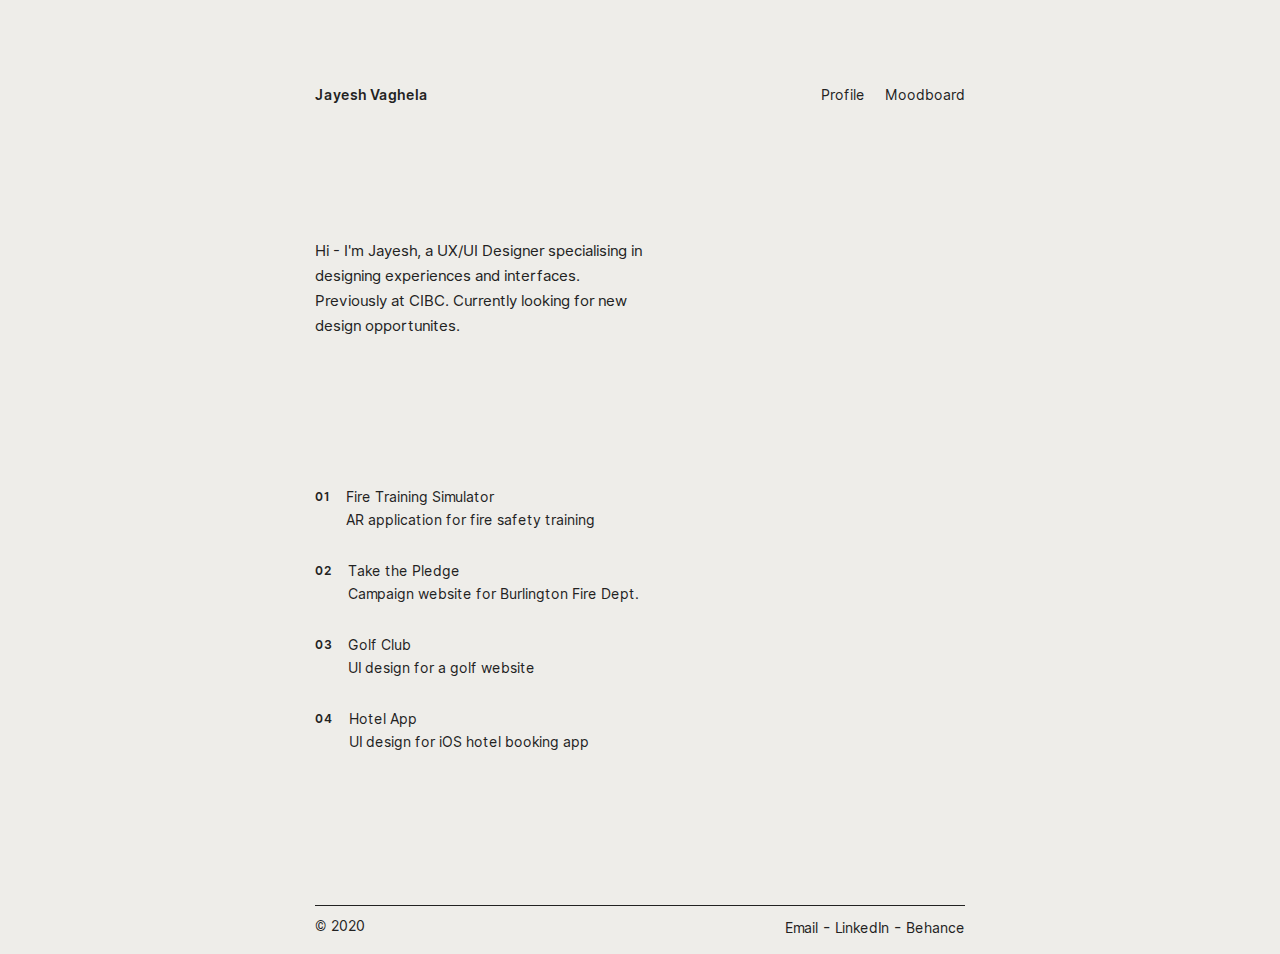
==== index.html @ dfe2cfc7 "Updated footer" ====
<!DOCTYPE html>
<html lang="en">
<head>
    <meta charset="UTF-8">
    <meta name="viewport" content="width=device-width, initial-scale=1.0">
    <meta http-equiv="X-UA-Compatible" content="ie=edge">
    <meta name="Description" content="Jayesh Vaghela - Personal website, UI/UX designer based in Toronto">
    <link rel="shortcut icon" href="./images/favicon.ico" type="image/x-icon">
    <link rel="stylesheet" href="style.css">
    <title>Jayesh Vaghela | Portfolio</title>
</head>
<body>
    <div id="main-container" class="fade-in">
        <div id="header">
            <span id="home"><a href="./index.html" aria-label="Homepage">Jayesh Vaghela</a></span>
            <span id="col-social">
                <span id="info-header"><a href="./About.html" aria-label="Send an e-Mail" rel="noopener"  class="left delay" >Profile</a></span>
                <span><a href="./Moodboard.html" aria-label="Send an e-Mail" rel="noopener"  class="right delay">Moodboard</a></span>
            </span>
        </div>

        <div id="about-container">
            <!-- <p class="section-heading-text main-text">Hi - I'm Jayesh, UI/UX Designer based in the Greater Toronto Area.</p> -->

            <p id="about-paragraph">
                <span></span>
                <br>
                Hi - I'm Jayesh, a UX/UI Designer specialising in designing experiences and interfaces. Previously at CIBC.
                Currently looking for new design opportunites.
            </p>
        </div>


        <div id="work-container">
            <!-- <p class="section-heading-text">Projects —</p> -->
            
            <div class="project-item">
                <div class="project-item-numbers"><p>01</p></div>
                <div class="test">
                    <a href="./fireTraining.html" class="project-item-link">
                        <p class="project-item-title">Fire Training Simulator</p>
                        <p class="project-item-text">AR application for fire safety training</p>   
                    </a>
                </div>
            </div>

            <div class="project-item">
                <div class="project-item-numbers"><p>02</p></div>
                <div class="test">
                    <a href="./takeThePledge.html" class="project-item-link">
                        <p class="project-item-title">Take the Pledge</p>
                        <p class="project-item-text">Campaign website for Burlington Fire Dept.</p>   
                    </a>
                </div>
            </div>

            <div class="project-item">
                <div class="project-item-numbers"><p>03</p></div>
                <div class="test">
                    <a href="./GolfClubUI.html" class="project-item-link">
                        <p class="project-item-title">Golf Club</p>
                        <p class="project-item-text">UI design for a golf website</p>   
                    </a>
                </div>
            </div>

            <div class="project-item">
                <div class="project-item-numbers"><p>04</p></div>
                <div class="test">
                    <a href="./hotelAppUI.html" class="project-item-link">
                        <p class="project-item-title">Hotel App</p>
                        <p class="project-item-text">UI design for iOS hotel booking app</p>   
                    </a>
                </div>
            </div>
        </div>

        <div id="footer">
            <span id="col-email">© 2020</span>
            <span id="col-social">
                <span><a href="mailto:jmv707@outlook.com?subject=&body=Place your message here." aria-label="Send an e-Mail" rel="noopener">Email</a></span>
                <span>-</span>
                <span><a href="https://www.linkedin.com/in/jayesh-vaghela-b7836114a" target="_blank" aria-label="LinkedIn" rel="noopener">LinkedIn</a></span>
                <span>-</span>
                <span><a href="https://www.behance.net/vaghelaj1173" target="_blank" aria-label="Behance" rel="noopener">Behance</a></span>
            </span>
        </div>
    </div>


    <script src="https://ajax.googleapis.com/ajax/libs/jquery/1.11.3/jquery.min.js"></script>

    <script>
     $("a.delay[href]").click(function(e){
            e.preventDefault();
            if (this.href) {
                var target = this.href;
                setTimeout(function(){
                    window.location = target;
                }, 100);
            }
        });
    </script>
</body>
</html>
---- style.css ----
@font-face {
    font-family: Inter-Light;
    src: url(./fonts/Inter-Light-BETA.ttf);
}

@font-face {
    font-family: Inter-Regular;
    src: url(./fonts/Inter-Regular.ttf);
}

@font-face {
    font-family: Inter-LightItalic;
    src: url(./fonts/Inter-LightItalic-BETA.ttf);
}

@font-face {
    font-family: Inter-Medium;
    src: url(./fonts/Inter-Medium.ttf);
}

@font-face {
    font-family: Inter-SemiBold;
    src: url(./fonts/Inter-SemiBold.ttf);
}

/* General CSS */
body, html {
    margin: 0;
    padding: 0;
    color: #222222;
    /* background-color: #F9F0EE; */
    background-color: #EEEDE9;
    /* font-family: -apple-system, BlinkMacSystemFont, "Segoe UI", Roboto, Helvetica, Arial, sans-serif, "Apple Color Emoji", "Segoe UI Emoji", "Segoe UI Symbol"; */
    font-family: 'Inter-Light', Helvetica, sans-serif;
    /* transition: all .8s ease; */
}

.section-heading-text {
    font-family: 'Inter-Medium', Helvetica, sans-serif;
    font-size: 14px;
    font-weight: 600;
    margin-bottom: 25px;
}

.project-section-heading-text {
    font-family: 'Inter-Medium', Helvetica, sans-serif;
    font-size: 14px;
    font-weight: 600;
    margin-bottom: 25px;
}

.main-text {
    width: 100%;
    max-width: 60%;
    font-size: 22px;
    line-height: 35px;
}

.main-text span {
    color: #283725;
}

p {
    margin: 0;
    font-size: 14px;
    font-weight: 300;
}

p span {
    font-weight: 600;
}

a {
    font-size: 14px;
    color: #222222;
    transition: 0.1s;
    text-decoration: none;
    text-decoration-color: #d3d3d3;
    transition: 0.5s;
}

a.left
{
    position: relative;
}

a.left:before {
  content: "";
  position: absolute;
  width: 0;
  height: 1.5px;
  top: 19px;
  bottom: 0;
  left: 0;
  background-color: #222222;
  visibility: hidden;
  transition: all 0.3s ease-in-out;
}

a.left:hover:before {
    visibility: visible;
    width: 100%;
}

a.right
{
    position: relative;
}

a.right:before {
  content: "";
  position: absolute;
  width: 0;
  height: 2px;
  top: 19px;
  bottom: 0;
  right: 0;
  background-color: #222222;
  visibility: hidden;
  transition: all 0.3s ease-in-out;
  -webkit-transition: all 0.3s ease-in-out;
}

a.right:hover:before {
  visibility: visible;
  width: 100%;
}

hr {
    display: inline-block;
    width: 100%;
    margin-bottom: 30px;
    border-color: #2222222c;
    background-color: #2222222c; 
    margin: 35px 0 35px 0;
}

::selection {
    background: #e6e4dd; /* WebKit/Blink Browsers */
}

::-moz-selection {
background: #e6e4dd; /* Gecko Browsers */
}
/* General CSS End */

/* Header Start */
#main-container {
    width: 80%;
    max-width: 650px;
    height: 100%;
    margin: 0px auto;
    transition: 0.5s;
}

#header {
    display: flex;
    justify-content: space-between;
    align-items: flex-start;
    flex-direction: row;
    flex-wrap: wrap;
    margin: 85px 0 85px 0;
    font-family: 'Inter-Regular', Helvetica, sans-serif;
}

#home {
    font-family: 'Inter-SemiBold', Helvetica, sans-serif;
    margin: 0 80px 10px 0;
}

#info-header {
    margin-right: 15px;
}

/* Header End */

/* About Start */
#about-container {
    margin-bottom: 95px;
}

#about-paragraph {
    font-family: 'Inter-Regular', Helvetica, sans-serif;
    width: 100%;
    max-width: 333px;
    line-height: 25px;
    margin: 100px 0 120px 0;
    margin-bottom: 150px;
    font-size: 15px;
}

#about-paragraph span {
    font-family: 'Inter-Medium', Helvetica, sans-serif;
    margin-bottom: 8px;
}

/* About End */

/* Work Start */
#work-container {
    margin-bottom: 150px;
}

.project-item {
    display: flex;
    justify-content: flex-start;
    align-items: flex-start;
    flex-direction: row;
    max-width: 420px;
    margin-bottom: 30px;
}

.project-item-numbers {
    color: #222222;
    font-family: 'Inter-SemiBold', Helvetica, sans-serif;
    text-transform: uppercase;
    letter-spacing: 1px;
    margin: 0 15px 10px 0;
}

.project-item-numbers p {
    font-size: 12px;
}

.test {
    width: 330px;
    max-width: 330px;
}

.project-item-link:hover {
    /* color: #ca0a4d; */
    text-decoration: underline;
}

.project-item-title {
    font-size: 14px;
    font-family: 'Inter-Regular', Helvetica, sans-serif;
    margin-bottom: 3px;
}

.project-item-text {
    margin: 0;
    font-family: 'Inter-Regular', Helvetica, sans-serif;
    font-size: 14px;
    line-height: 25px;
}

.work-visit-site {
    font-family: 'Inter-Regular', Helvetica, sans-serif;
    width: 120px;
    margin: 8px 0 0px 0;
    font-size: 12px;
}

.work-visit-site a {
    color: #22222294;
}

.work-visit-site:hover a {
    color: #283725;
    text-decoration: underline;
}
/* Work End */

/* Project Start */
.project-overview {
    display: flex;
    justify-content: space-between;
    align-items: flex-start;
    flex-direction: row;
    flex-wrap: wrap;
    margin-bottom: 95px;
}

.project-introduction {
    line-height: 23px;
    max-width: 378px;
    margin: 0 0 25px 0;
}

.project-link {
    font-family: 'Inter-Medium', Helvetica, sans-serif;
}

.project-link:hover {
    text-decoration: underline;
}

.project-overview-subheading {
    font-size: 10px;
    font-family: 'Inter-SemiBold', Helvetica, sans-serif;
    text-transform: uppercase;
    letter-spacing: 1px;
    margin:0 0 7px 0;
}

.project-details {
    margin: 0 0 20px 0;
    line-height: 23px;
}

.project-img-container {
    display: flex;
    justify-content: center;
    align-items: center;
    height: auto;
    flex-direction: column;
}

.project-content-sections {
    display: flex;
    justify-content: space-between;
    align-items: flex-start;
    flex-direction: row;
    flex-wrap: wrap;
    margin: 120px 0 120px 0;
}

.project-content-sections div {
    max-width: 395px;
}

.project-content-sections-headings {
    margin-bottom: 10px;
    color: #727272;
}

.project-content-sections h2 {
    margin: 0 0 25px 0;
}

.project-content-sections p {
    line-height: 23px;
    margin: 2px 0 45px 0;
}

.project-content-sections h3 {
    color: #222222;
    font-family: 'Inter-Medium', Helvetica, sans-serif;   
    margin: 0 0 15px 0;
    margin-bottom: 15px;
    font-size: 14px;
}

.project-graphs, .project-mobile {
    display: flex;
    justify-content: center;
    align-items: center;
    height: auto;
    background: #b9b4ab13;
    padding: 80px 20px 80px 20px;
    margin-bottom: 25px;
}

.project-graphs img {
    width: 80%;
    height: 30%;
}

.project-mobile img {
    width: 21.5%;
}

.project-mobile img:nth-child(1), .project-mobile img:nth-child(2) {
    margin-right: 25px;
}

.project-img {
    display: flex;
    justify-content: center;
    align-items: center;
    height: auto;
    background: #b9b4ab13;
    padding: 80px 20px 80px 20px;
    margin-bottom: 25px;
}

.project-img img {
    width: 80%;
    height: 30%;
    /* -webkit-box-shadow: 10px 10px 15px -13px #222222;
    -moz-box-shadow: 10px 10px 15px -13px #222222;
    box-shadow: 10px 10px 15px -13px #222222; */
}

.project-img-caption {
    font-family: 'Inter-Regular', Helvetica, sans-serif;   
    font-weight: 400;
    margin: 0 0 85px 0;
}

.next-project {
    display: flex;
    justify-content: space-between;
    align-items: flex-end;
    margin-bottom: 25px;
}

.next-project-title {
    display: flex;
    align-items: center;
    font-size: 14px;
    font-weight: 300;
    width: 200px;
    margin: 0;
}

.next-project-title svg {
    display: none;
    fill: #283725;
} 

.next-project-title svg {
    display: block;
    position: relative;
    transform: translate(0, 0);
    opacity: 0;
}

.next-project-title:hover svg {
    transform: translate(5px, 0);
    opacity: 1;
    transition: 0.5s;
} 

.back-top {
    cursor: pointer;
}

/* Project End */

/* Profile Start */
.profile-overview {
    display: flex;
    justify-content: space-around;
    align-items: flex-start;
    flex-direction: row;
    flex-wrap: wrap;
    margin-bottom: 95px;
}

#about-self-img {
    width: 100%;
    /* max-width: 272px; */
    margin-bottom: 35px;
}

#bio {
    max-width: 273px;
    line-height: 23px;
    margin-bottom: 45px;
}

#bio-links {
    font-family: 'Inter-Regular', Helvetica, sans-serif;
    margin-bottom: 85px;
}

/* Profile End */

/* Footer Start */
#footer {
    display: flex;
    justify-content: space-between;
    align-items: flex-start;
    flex-direction: row;
    flex-wrap: wrap;
    margin: 65px 0 10px 0;
    font-family: 'Inter-Regular', Helvetica, sans-serif;
    font-weight: 300;
    border-top: 1px solid #222222;
    padding-top: 12px;
}

#col-email {
    font-size: 14px;
    margin: 0 90px 10px 0;
}
/* Footer End */

/* Moodboard Start */
#moodboard-paragraph {
    font-family: 'Inter-Regular', Helvetica, sans-serif;   
    width: 100%;
    max-width: 333px;
    line-height: 24px;
    margin-bottom: 45px;
    font-size: 15px;
}

.moodboard-images {
    width: 100%;
    /* max-width: 70%; */
    margin-bottom: 5em;
}

/* Moodboard End */

/* Media Queries Start */
@media only screen and (min-width: 425px) {

}

@media only screen and (min-width: 740px) {
    #about-self-img {
        max-width: 272px;
    }

    #about-information {
        margin: 0;
    }
}

@media only screen and (min-width: 768px) {

    #col-message {
        display: block;
        width: 234px;
    }
}

/* Media Queries End */

/* Animation Start */
.fade-in{
    animation: animationFrames ease 3s;
    animation-iteration-count: 1;
    transform-origin: 50% 50%;
    animation-fill-mode:forwards; /*when the spec is finished*/
    -webkit-animation: animationFrames ease 3s;
    -webkit-animation-iteration-count: 1;
    -webkit-transform-origin: 50% 50%;
    -webkit-animation-fill-mode:forwards; /*Chrome 16+, Safari 4+*/ 
    -moz-animation: animationFrames ease 3s;
    -moz-animation-iteration-count: 1;
    -moz-transform-origin: 50% 50%;
    -moz-animation-fill-mode:forwards; /*FF 5+*/
    -o-animation: animationFrames ease 3s;
    -o-animation-iteration-count: 1;
    -o-transform-origin: 50% 50%;
    -o-animation-fill-mode:forwards; /*Not implemented yet*/
    -ms-animation: animationFrames ease 3s;
    -ms-animation-iteration-count: 1;
    -ms-transform-origin: 50% 50%;
    -ms-animation-fill-mode:forwards; /*IE 10+*/
  }
  
  @keyframes animationFrames{
    0% {
      opacity:0;
      transform:  translate(0px,-20px);
    }
    100% {
      opacity:1;
      transform:  translate(0px,0px);
    }
  }
  
  @-moz-keyframes animationFrames{
    0% {
      opacity:0;
      -moz-transform:  translate(0px,-20px);
    }
    100% {
      opacity:1;
      -moz-transform:  translate(0px,0px);
    }
  }
  
  @-webkit-keyframes animationFrames {
    0% {
      opacity:0;
      -webkit-transform:  translate(0px,-20px);
    }
    100% {
      opacity:1;
      -webkit-transform:  translate(0px,0px);
    }
  }
  
  @-o-keyframes animationFrames {
    0% {
      opacity:0;
      -o-transform:  translate(0px,-20px);
    }
    100% {
      opacity:1;
      -o-transform:  translate(0px,0px);
    }
  }
  
  @-ms-keyframes animationFrames {
    0% {
      opacity:0;
      -ms-transform:  translate(0px,-20px);
    }
    100% {
      opacity:1;
      -ms-transform:  translate(0px,0px);
    }
  }
/* Animation End */
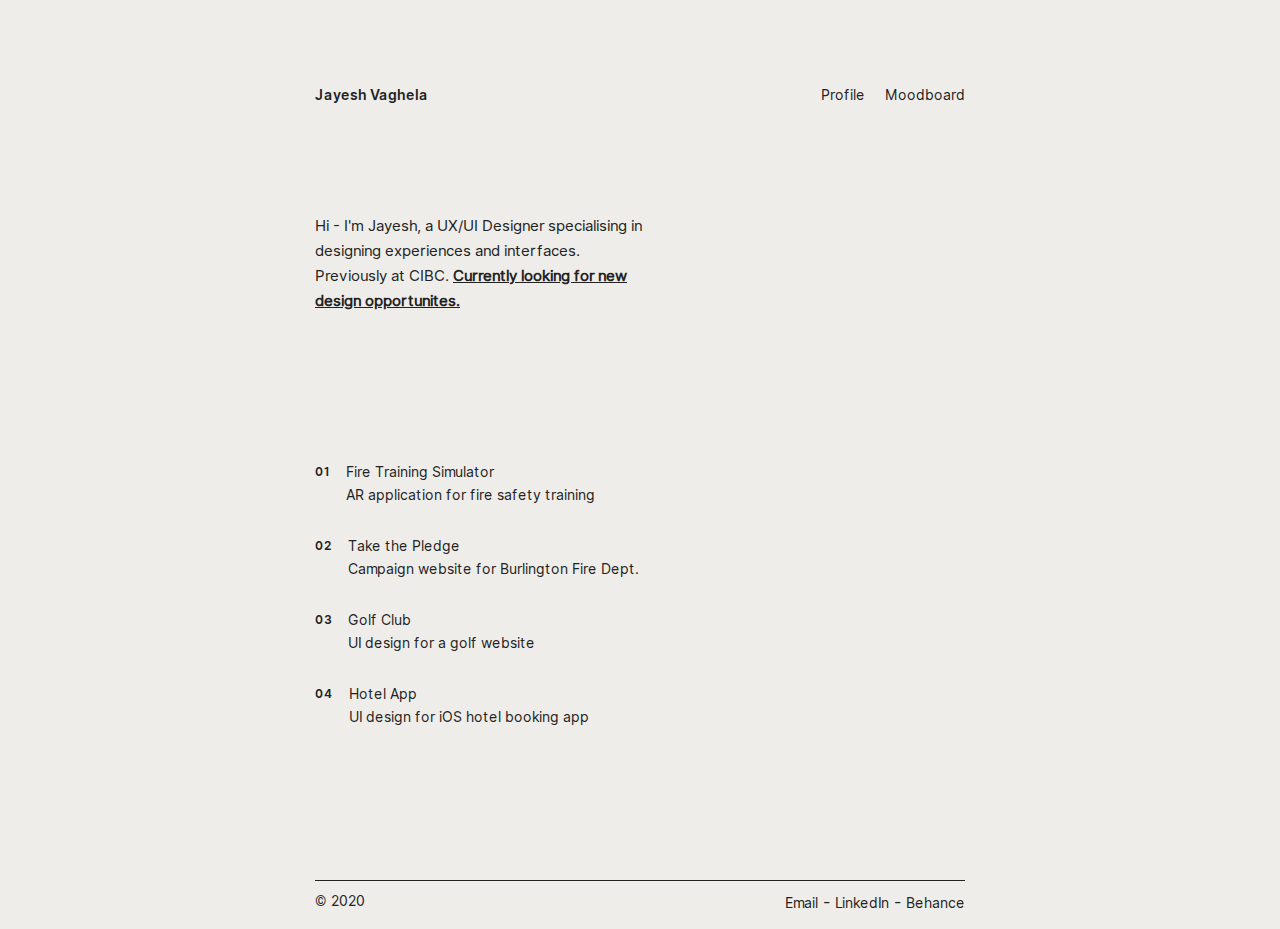
==== commit 2cc3b5f8: "Added underline" ====
--- a/index.html
+++ b/index.html
@@ -23,10 +23,8 @@
             <!-- <p class="section-heading-text main-text">Hi - I'm Jayesh, UI/UX Designer based in the Greater Toronto Area.</p> -->
 
             <p id="about-paragraph">
-                <span></span>
-                <br>
                 Hi - I'm Jayesh, a UX/UI Designer specialising in designing experiences and interfaces. Previously at CIBC.
-                Currently looking for new design opportunites.
+                <span>Currently looking for new design opportunites.</span> 
             </p>
         </div>
 
--- a/style.css
+++ b/style.css
@@ -191,8 +191,7 @@
 }
 
 #about-paragraph span {
-    font-family: 'Inter-Medium', Helvetica, sans-serif;
-    margin-bottom: 8px;
+    text-decoration: underline;
 }
 
 /* About End */
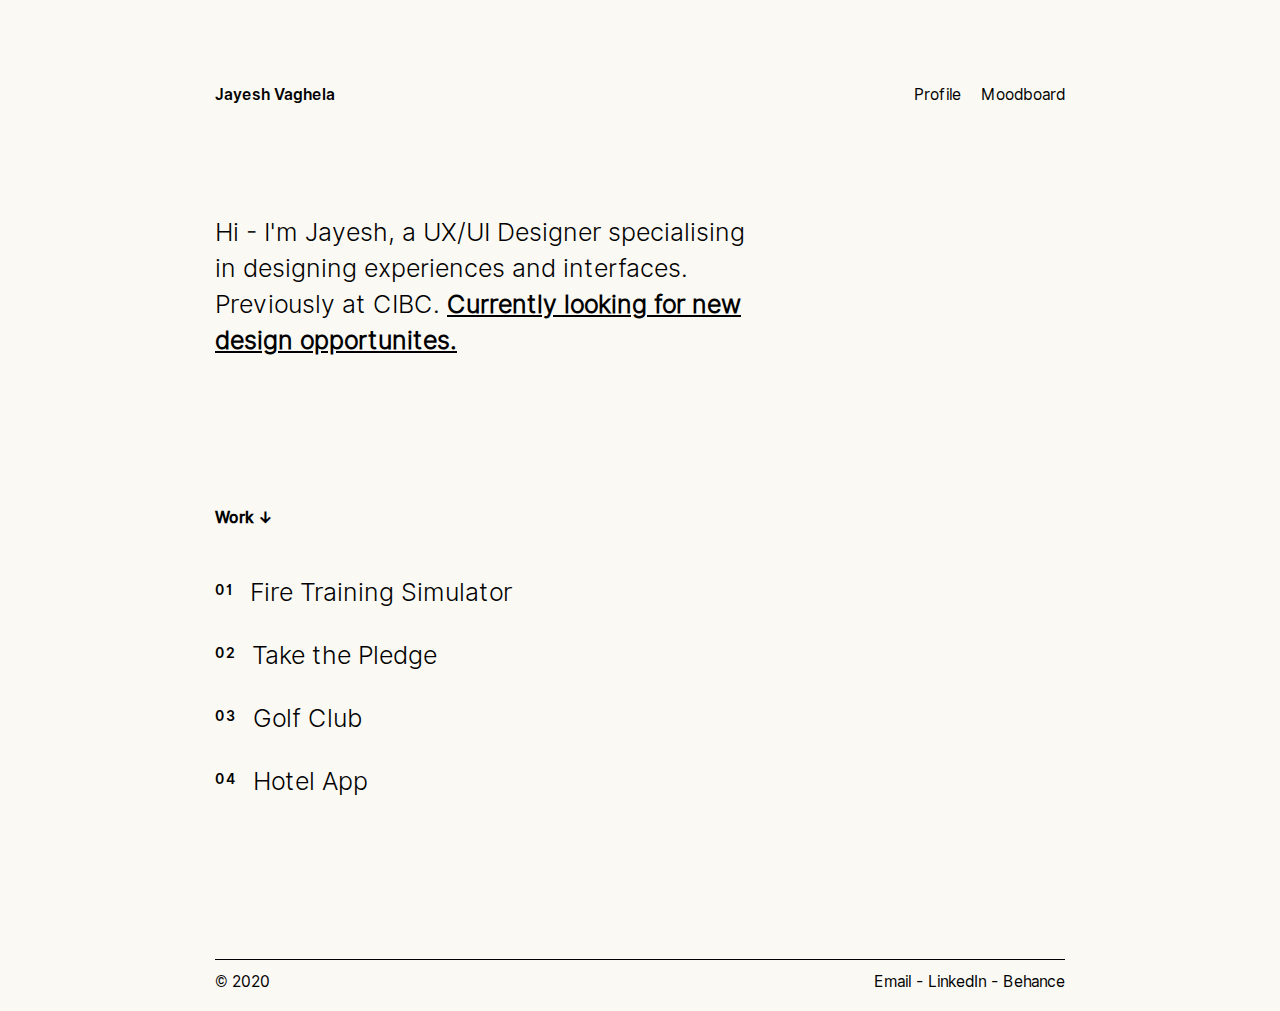
==== commit a55f72ad: "New UI updated" ====
--- a/index.html
+++ b/index.html
@@ -30,14 +30,14 @@
 
 
         <div id="work-container">
-            <!-- <p class="section-heading-text">Projects —</p> -->
+            <p class="section-heading-text">Work ↓</p>
             
             <div class="project-item">
                 <div class="project-item-numbers"><p>01</p></div>
                 <div class="test">
                     <a href="./fireTraining.html" class="project-item-link">
                         <p class="project-item-title">Fire Training Simulator</p>
-                        <p class="project-item-text">AR application for fire safety training</p>   
+                        <!-- <p class="project-item-text">AR application for fire safety training</p>    -->
                     </a>
                 </div>
             </div>
@@ -47,7 +47,7 @@
                 <div class="test">
                     <a href="./takeThePledge.html" class="project-item-link">
                         <p class="project-item-title">Take the Pledge</p>
-                        <p class="project-item-text">Campaign website for Burlington Fire Dept.</p>   
+                        <!-- <p class="project-item-text">Campaign website for Burlington Fire Dept.</p>    -->
                     </a>
                 </div>
             </div>
@@ -57,7 +57,7 @@
                 <div class="test">
                     <a href="./GolfClubUI.html" class="project-item-link">
                         <p class="project-item-title">Golf Club</p>
-                        <p class="project-item-text">UI design for a golf website</p>   
+                        <!-- <p class="project-item-text">UI design for a golf website</p>    -->
                     </a>
                 </div>
             </div>
@@ -67,7 +67,7 @@
                 <div class="test">
                     <a href="./hotelAppUI.html" class="project-item-link">
                         <p class="project-item-title">Hotel App</p>
-                        <p class="project-item-text">UI design for iOS hotel booking app</p>   
+                        <!-- <p class="project-item-text">UI design for iOS hotel booking app</p>    -->
                     </a>
                 </div>
             </div>
--- a/style.css
+++ b/style.css
@@ -23,14 +23,18 @@
     font-family: Inter-SemiBold;
     src: url(./fonts/Inter-SemiBold.ttf);
 }
+
+@import url('https://fonts.googleapis.com/css2?family=Fjalla+One&display=swap');
+
+@import url('https://fonts.googleapis.com/css2?family=DM+Serif+Display&display=swap');
 
 /* General CSS */
 body, html {
     margin: 0;
     padding: 0;
-    color: #222222;
+    color: #000000;
     /* background-color: #F9F0EE; */
-    background-color: #EEEDE9;
+    background-color: #FAF9F3;
     /* font-family: -apple-system, BlinkMacSystemFont, "Segoe UI", Roboto, Helvetica, Arial, sans-serif, "Apple Color Emoji", "Segoe UI Emoji", "Segoe UI Symbol"; */
     font-family: 'Inter-Light', Helvetica, sans-serif;
     /* transition: all .8s ease; */
@@ -38,14 +42,14 @@
 
 .section-heading-text {
     font-family: 'Inter-Medium', Helvetica, sans-serif;
-    font-size: 14px;
+    font-size: 15.5px;
     font-weight: 600;
-    margin-bottom: 25px;
+    margin-bottom: 50px;
 }
 
 .project-section-heading-text {
     font-family: 'Inter-Medium', Helvetica, sans-serif;
-    font-size: 14px;
+    font-size: 15.5px;
     font-weight: 600;
     margin-bottom: 25px;
 }
@@ -58,12 +62,12 @@
 }
 
 .main-text span {
-    color: #283725;
+    color: #000000;
 }
 
 p {
     margin: 0;
-    font-size: 14px;
+    font-size: 15.5px;
     font-weight: 300;
 }
 
@@ -72,8 +76,8 @@
 }
 
 a {
-    font-size: 14px;
-    color: #222222;
+    font-size: 15.5px;
+    color: #000000;
     transition: 0.1s;
     text-decoration: none;
     text-decoration-color: #d3d3d3;
@@ -93,7 +97,7 @@
   top: 19px;
   bottom: 0;
   left: 0;
-  background-color: #222222;
+  background-color: #000000;
   visibility: hidden;
   transition: all 0.3s ease-in-out;
 }
@@ -116,7 +120,7 @@
   top: 19px;
   bottom: 0;
   right: 0;
-  background-color: #222222;
+  background-color: #000000;
   visibility: hidden;
   transition: all 0.3s ease-in-out;
   -webkit-transition: all 0.3s ease-in-out;
@@ -131,8 +135,8 @@
     display: inline-block;
     width: 100%;
     margin-bottom: 30px;
-    border-color: #2222222c;
-    background-color: #2222222c; 
+    border-color: #0000002c;
+    background-color: #0000002c; 
     margin: 35px 0 35px 0;
 }
 
@@ -148,7 +152,7 @@
 /* Header Start */
 #main-container {
     width: 80%;
-    max-width: 650px;
+    max-width: 850px;
     height: 100%;
     margin: 0px auto;
     transition: 0.5s;
@@ -170,7 +174,7 @@
 }
 
 #info-header {
-    margin-right: 15px;
+    margin-right: 15.5px;
 }
 
 /* Header End */
@@ -181,13 +185,13 @@
 }
 
 #about-paragraph {
-    font-family: 'Inter-Regular', Helvetica, sans-serif;
+    font-family: 'Inter-Light', Helvetica, sans-serif;
     width: 100%;
-    max-width: 333px;
-    line-height: 25px;
+    max-width: 550px;
+    line-height: 36px;
     margin: 100px 0 120px 0;
     margin-bottom: 150px;
-    font-size: 15px;
+    font-size: 25px;
 }
 
 #about-paragraph span {
@@ -198,7 +202,7 @@
 
 /* Work Start */
 #work-container {
-    margin-bottom: 150px;
+    margin-bottom: 160px;
 }
 
 .project-item {
@@ -211,20 +215,20 @@
 }
 
 .project-item-numbers {
-    color: #222222;
+    color: #000000;
     font-family: 'Inter-SemiBold', Helvetica, sans-serif;
     text-transform: uppercase;
     letter-spacing: 1px;
-    margin: 0 15px 10px 0;
+    margin: 5px 15.5px 10px 0;
 }
 
 .project-item-numbers p {
-    font-size: 12px;
+    font-size: 14px;
 }
 
 .test {
-    width: 330px;
-    max-width: 330px;
+    width: 399px;
+    /* max-width: 330px; */
 }
 
 .project-item-link:hover {
@@ -233,15 +237,15 @@
 }
 
 .project-item-title {
-    font-size: 14px;
-    font-family: 'Inter-Regular', Helvetica, sans-serif;
+    font-size: 25px;
+    font-family: 'Inter-Light', Helvetica, sans-serif;
     margin-bottom: 3px;
 }
 
 .project-item-text {
     margin: 0;
     font-family: 'Inter-Regular', Helvetica, sans-serif;
-    font-size: 14px;
+    font-size: 15.5px;
     line-height: 25px;
 }
 
@@ -253,11 +257,11 @@
 }
 
 .work-visit-site a {
-    color: #22222294;
+    color: #00000094;
 }
 
 .work-visit-site:hover a {
-    color: #283725;
+    color: #000000;
     text-decoration: underline;
 }
 /* Work End */
@@ -273,9 +277,20 @@
 }
 
 .project-introduction {
-    line-height: 23px;
-    max-width: 378px;
-    margin: 0 0 25px 0;
+    line-height: 43px;
+    max-width: 710px;
+    margin: 120px 0 90px 0;
+}
+
+.project-introduction p {
+    font-family: 'Inter-Medium', Helvetica, sans-serif;
+    font-size: 32px;
+}
+
+.project-description {
+    max-width: 400px;
+    margin-bottom: 45px;
+    line-height: 22px;
 }
 
 .project-link {
@@ -287,7 +302,7 @@
 }
 
 .project-overview-subheading {
-    font-size: 10px;
+    font-size: 11.5px;
     font-family: 'Inter-SemiBold', Helvetica, sans-serif;
     text-transform: uppercase;
     letter-spacing: 1px;
@@ -314,10 +329,11 @@
     flex-direction: row;
     flex-wrap: wrap;
     margin: 120px 0 120px 0;
+    /* padding: 0 50px 0 50px; */
 }
 
 .project-content-sections div {
-    max-width: 395px;
+    max-width: 475px;
 }
 
 .project-content-sections-headings {
@@ -335,11 +351,11 @@
 }
 
 .project-content-sections h3 {
-    color: #222222;
+    color: #000000;
     font-family: 'Inter-Medium', Helvetica, sans-serif;   
-    margin: 0 0 15px 0;
-    margin-bottom: 15px;
-    font-size: 14px;
+    margin: 0 0 15.5px 0;
+    margin-bottom: 15.5px;
+    font-size: 15.5px;
 }
 
 .project-graphs, .project-mobile {
@@ -347,7 +363,7 @@
     justify-content: center;
     align-items: center;
     height: auto;
-    background: #b9b4ab13;
+    background: #EAE9E0;
     padding: 80px 20px 80px 20px;
     margin-bottom: 25px;
 }
@@ -370,7 +386,7 @@
     justify-content: center;
     align-items: center;
     height: auto;
-    background: #b9b4ab13;
+    background: #EAE9E0;
     padding: 80px 20px 80px 20px;
     margin-bottom: 25px;
 }
@@ -378,9 +394,9 @@
 .project-img img {
     width: 80%;
     height: 30%;
-    /* -webkit-box-shadow: 10px 10px 15px -13px #222222;
-    -moz-box-shadow: 10px 10px 15px -13px #222222;
-    box-shadow: 10px 10px 15px -13px #222222; */
+    /* -webkit-box-shadow: 10px 10px 15.5px -13px #000000;
+    -moz-box-shadow: 10px 10px 15.5px -13px #000000;
+    box-shadow: 10px 10px 15.5px -13px #000000; */
 }
 
 .project-img-caption {
@@ -399,7 +415,7 @@
 .next-project-title {
     display: flex;
     align-items: center;
-    font-size: 14px;
+    font-size: 15.5px;
     font-weight: 300;
     width: 200px;
     margin: 0;
@@ -407,7 +423,7 @@
 
 .next-project-title svg {
     display: none;
-    fill: #283725;
+    fill: #000000;
 } 
 
 .next-project-title svg {
@@ -432,28 +448,53 @@
 /* Profile Start */
 .profile-overview {
     display: flex;
-    justify-content: space-around;
+    justify-content: space-between;
     align-items: flex-start;
     flex-direction: row;
     flex-wrap: wrap;
     margin-bottom: 95px;
 }
 
+#profile-text {
+    max-width: 540px;
+    font-size: 17px;
+    line-height: 25px;
+    margin-bottom: 70px;
+}
+
 #about-self-img {
     width: 100%;
     /* max-width: 272px; */
-    margin-bottom: 35px;
-}
-
-#bio {
-    max-width: 273px;
-    line-height: 23px;
+    /* margin-top: 30px; */
+}
+
+#about-information {
+    font-size: 17px;
+}
+
+.profile-bio-information {
+    font-size: 17px;
+    max-width: 373px;
+    line-height: 25px;
     margin-bottom: 45px;
 }
 
+.profile-bio-information p, .profile-bio-information a {
+    font-size: 17px;
+}
+
 #bio-links {
-    font-family: 'Inter-Regular', Helvetica, sans-serif;
-    margin-bottom: 85px;
+    font-family: 'Inter-Light', Helvetica, sans-serif;
+    margin-bottom: 70px;
+    font-size: 17px;
+}
+
+#bio-links a {
+    font-size: 17px;
+}
+
+.italic {
+    font-family: 'Inter-LightItalic', Helvetica, sans-serif;
 }
 
 /* Profile End */
@@ -468,24 +509,24 @@
     margin: 65px 0 10px 0;
     font-family: 'Inter-Regular', Helvetica, sans-serif;
     font-weight: 300;
-    border-top: 1px solid #222222;
+    border-top: 1px solid #000000;
     padding-top: 12px;
 }
 
 #col-email {
-    font-size: 14px;
+    font-size: 15.5px;
     margin: 0 90px 10px 0;
 }
 /* Footer End */
 
 /* Moodboard Start */
 #moodboard-paragraph {
-    font-family: 'Inter-Regular', Helvetica, sans-serif;   
+    font-family: 'Inter-Light', Helvetica, sans-serif;   
     width: 100%;
-    max-width: 333px;
-    line-height: 24px;
-    margin-bottom: 45px;
-    font-size: 15px;
+    max-width: 480px;
+    line-height: 36px;
+    margin-bottom: 90px;
+    font-size: 25px;
 }
 
 .moodboard-images {
@@ -503,7 +544,7 @@
 
 @media only screen and (min-width: 740px) {
     #about-self-img {
-        max-width: 272px;
+        max-width: 350px;
     }
 
     #about-information {
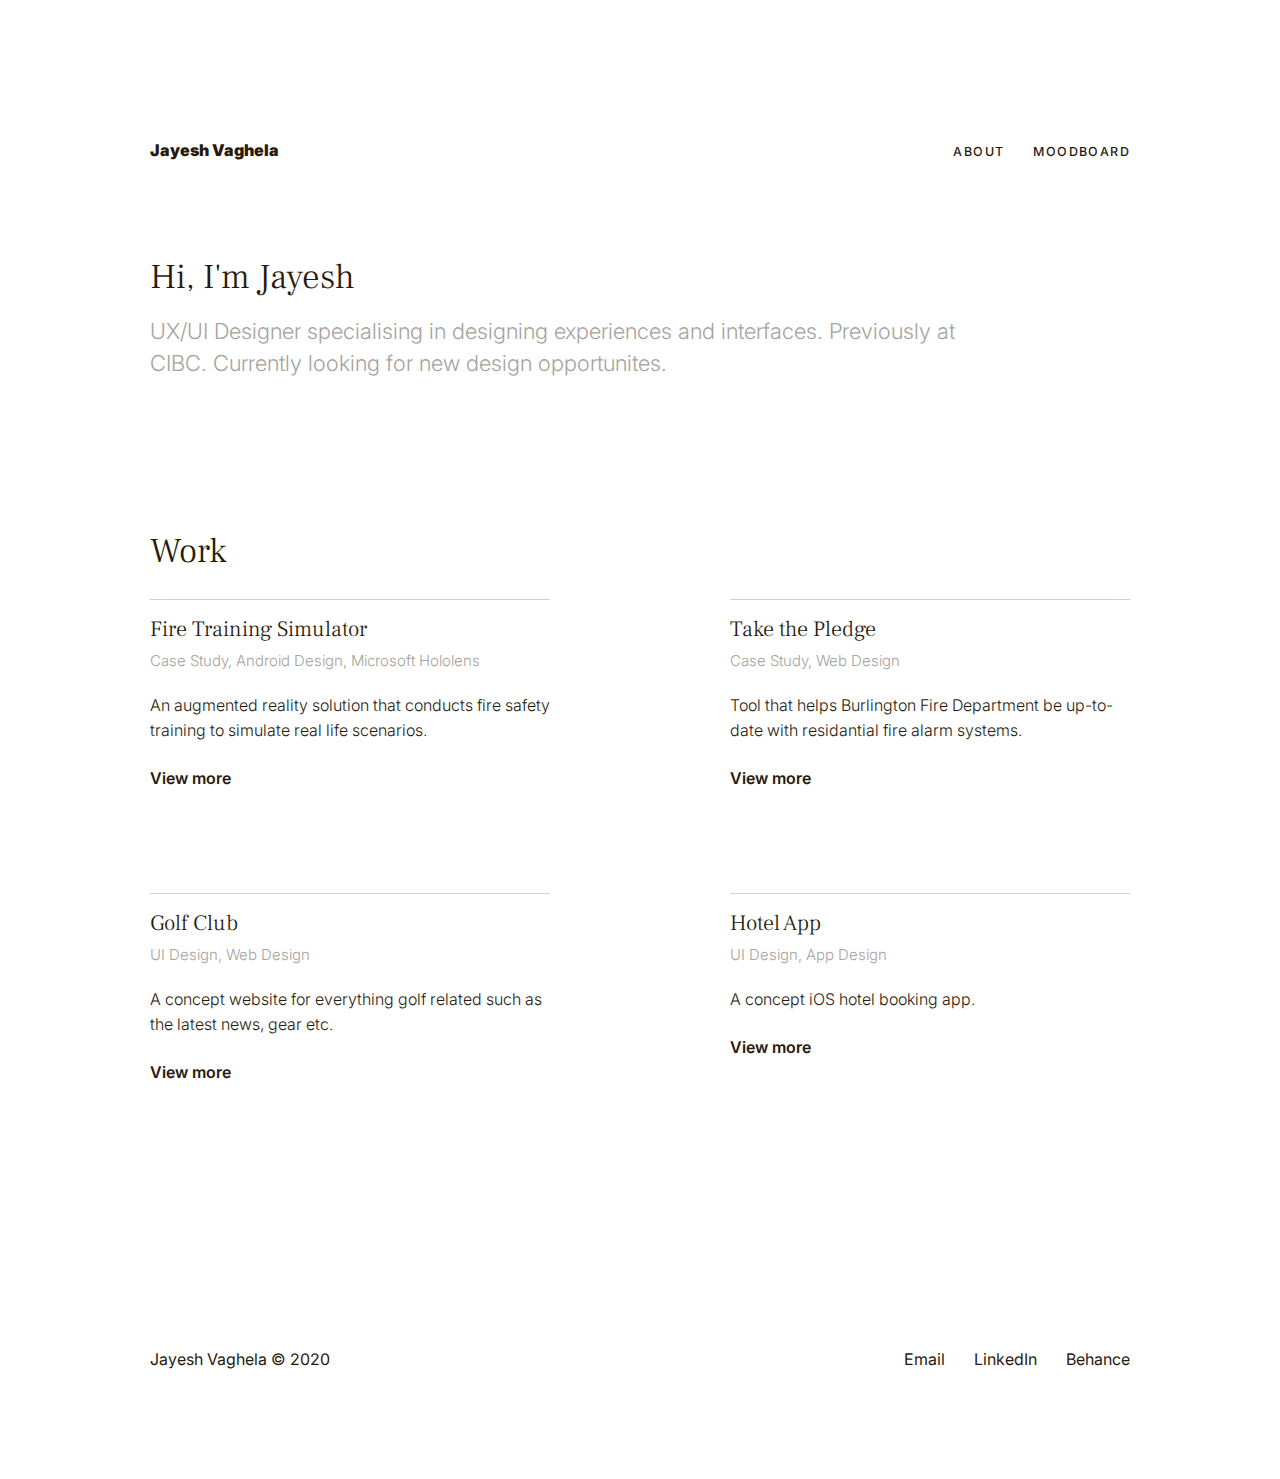
==== commit 9058997b: "Updated December 2020" ====
--- a/index.html
+++ b/index.html
@@ -1,86 +1,93 @@
 <!DOCTYPE html>
 <html lang="en">
+
 <head>
     <meta charset="UTF-8">
     <meta name="viewport" content="width=device-width, initial-scale=1.0">
     <meta http-equiv="X-UA-Compatible" content="ie=edge">
     <meta name="Description" content="Jayesh Vaghela - Personal website, UI/UX designer based in Toronto">
-    <link rel="shortcut icon" href="./images/favicon.ico" type="image/x-icon">
+    <link rel="shortcut icon" href="./images/favicontest.ico" type="image/x-icon">
     <link rel="stylesheet" href="style.css">
     <title>Jayesh Vaghela | Portfolio</title>
 </head>
+
 <body>
-    <div id="main-container" class="fade-in">
+    <div id="main-container">
         <div id="header">
             <span id="home"><a href="./index.html" aria-label="Homepage">Jayesh Vaghela</a></span>
-            <span id="col-social">
-                <span id="info-header"><a href="./About.html" aria-label="Send an e-Mail" rel="noopener"  class="left delay" >Profile</a></span>
-                <span><a href="./Moodboard.html" aria-label="Send an e-Mail" rel="noopener"  class="right delay">Moodboard</a></span>
+            <span id="header-top">
+                <span class="info-header"><a href="./About.html" aria-label="Send an e-Mail" rel="noopener"
+                        class="left delay">About</a></span>
+                <span class="info-header header-left"><a href="./Moodboard.html" aria-label="Send an e-Mail"
+                        rel="noopener" class="right delay">Moodboard</a></span>
             </span>
         </div>
 
         <div id="about-container">
-            <!-- <p class="section-heading-text main-text">Hi - I'm Jayesh, UI/UX Designer based in the Greater Toronto Area.</p> -->
+            <span>
+                <p id="about-big-text">
+                    Hi, I'm Jayesh
+                </p>
+                <p id="about-para">
+                    UX/UI Designer specialising in designing experiences and interfaces.
+                    Previously at CIBC. <span>Currently looking for new design opportunites.</span>
+                </p>
+            </span>
 
-            <p id="about-paragraph">
-                Hi - I'm Jayesh, a UX/UI Designer specialising in designing experiences and interfaces. Previously at CIBC.
-                <span>Currently looking for new design opportunites.</span> 
-            </p>
         </div>
 
 
         <div id="work-container">
-            <p class="section-heading-text">Work ↓</p>
-            
-            <div class="project-item">
-                <div class="project-item-numbers"><p>01</p></div>
+            <p class="section-heading-text">Work</p>
+
+            <div id="work-item-container">
                 <div class="test">
-                    <a href="./fireTraining.html" class="project-item-link">
-                        <p class="project-item-title">Fire Training Simulator</p>
-                        <!-- <p class="project-item-text">AR application for fire safety training</p>    -->
-                    </a>
+                    <p class="project-item-title">Fire Training Simulator</p>
+                    <p class="project-item-text">Case Study, Android Design, Microsoft Hololens</p>
+
+                    <p class="project-item-description">An augmented reality solution that conducts fire safety training
+                        to simulate real life scenarios.</p>
+
+                    <p class="project-link"><a href="./fireTraining.html" class="project-item-link">View more</a></p>
                 </div>
-            </div>
+                <div class="test">
+                    <p class="project-item-title">Take the Pledge</p>
+                    <p class="project-item-text">Case Study, Web Design</p>
 
-            <div class="project-item">
-                <div class="project-item-numbers"><p>02</p></div>
+                    <p class="project-item-description">Tool that helps Burlington Fire Department be up-to-date with
+                        residantial fire alarm systems.</p>
+
+                    <p class="project-link"><a href="./takeThePledge.html" class="project-item-link">View more</a></p>
+                </div>
                 <div class="test">
-                    <a href="./takeThePledge.html" class="project-item-link">
-                        <p class="project-item-title">Take the Pledge</p>
-                        <!-- <p class="project-item-text">Campaign website for Burlington Fire Dept.</p>    -->
-                    </a>
+                    <p class="project-item-title">Golf Club</p>
+                    <p class="project-item-text">UI Design, Web Design</p>
+
+                    <p class="project-item-description">A concept website for everything golf related such as the latest
+                        news, gear etc.</p>
+
+                    <p class="project-link"><a href="./GolfClubUI.html" class="project-item-link">View more</a></p>
                 </div>
-            </div>
+                <div class="test">
+                    <p class="project-item-title">Hotel App</p>
+                    <p class="project-item-text">UI Design, App Design</p>
 
-            <div class="project-item">
-                <div class="project-item-numbers"><p>03</p></div>
-                <div class="test">
-                    <a href="./GolfClubUI.html" class="project-item-link">
-                        <p class="project-item-title">Golf Club</p>
-                        <!-- <p class="project-item-text">UI design for a golf website</p>    -->
-                    </a>
-                </div>
-            </div>
+                    <p class="project-item-description">A concept iOS hotel booking app.</p>
 
-            <div class="project-item">
-                <div class="project-item-numbers"><p>04</p></div>
-                <div class="test">
-                    <a href="./hotelAppUI.html" class="project-item-link">
-                        <p class="project-item-title">Hotel App</p>
-                        <!-- <p class="project-item-text">UI design for iOS hotel booking app</p>    -->
-                    </a>
+                    <p class="project-link"> <a href="./hotelAppUI.html" class="project-item-link">View more</a></p>
                 </div>
             </div>
         </div>
 
         <div id="footer">
-            <span id="col-email">© 2020</span>
-            <span id="col-social">
-                <span><a href="mailto:jmv707@outlook.com?subject=&body=Place your message here." aria-label="Send an e-Mail" rel="noopener">Email</a></span>
-                <span>-</span>
-                <span><a href="https://www.linkedin.com/in/jayesh-vaghela-b7836114a" target="_blank" aria-label="LinkedIn" rel="noopener">LinkedIn</a></span>
-                <span>-</span>
-                <span><a href="https://www.behance.net/vaghelaj1173" target="_blank" aria-label="Behance" rel="noopener">Behance</a></span>
+            <span id="col-email">Jayesh Vaghela © 2020</span>
+            <span id="footer-top">
+                <a href="mailto:jmv707@outlook.com?subject=&body=Place your message here." aria-label="Send an e-Mail"
+                    rel="noopener">Email</a>
+                <a class="footer-left" href="https://www.linkedin.com/in/jayesh-vaghela-b7836114a" target="_blank"
+                    aria-label="LinkedIn" rel="noopener">LinkedIn</a>
+                <a class="footer-left" href="https://www.behance.net/vaghelaj1173" target="_blank" aria-label="Behance"
+                    rel="noopener">Behance</a>
             </span>
         </div>
     </div>
@@ -89,15 +96,16 @@
     <script src="https://ajax.googleapis.com/ajax/libs/jquery/1.11.3/jquery.min.js"></script>
 
     <script>
-     $("a.delay[href]").click(function(e){
+        $("a.delay[href]").click(function (e) {
             e.preventDefault();
             if (this.href) {
                 var target = this.href;
-                setTimeout(function(){
+                setTimeout(function () {
                     window.location = target;
                 }, 100);
             }
         });
     </script>
 </body>
+
 </html>--- a/style.css
+++ b/style.css
@@ -1,55 +1,22 @@
-
-@font-face {
-    font-family: Inter-Light;
-    src: url(./fonts/Inter-Light-BETA.ttf);
-}
-
-@font-face {
-    font-family: Inter-Regular;
-    src: url(./fonts/Inter-Regular.ttf);
-}
-
-@font-face {
-    font-family: Inter-LightItalic;
-    src: url(./fonts/Inter-LightItalic-BETA.ttf);
-}
-
-@font-face {
-    font-family: Inter-Medium;
-    src: url(./fonts/Inter-Medium.ttf);
-}
-
-@font-face {
-    font-family: Inter-SemiBold;
-    src: url(./fonts/Inter-SemiBold.ttf);
-}
-
-@import url('https://fonts.googleapis.com/css2?family=Fjalla+One&display=swap');
-
-@import url('https://fonts.googleapis.com/css2?family=DM+Serif+Display&display=swap');
+@import url('https://fonts.googleapis.com/css2?family=Inter:wght@300;400;500;600&display=swap');
+@import url('https://fonts.googleapis.com/css2?family=Frank+Ruhl+Libre:wght@400&display=swap');
+
 
 /* General CSS */
 body, html {
     margin: 0;
     padding: 0;
-    color: #000000;
-    /* background-color: #F9F0EE; */
-    background-color: #FAF9F3;
-    /* font-family: -apple-system, BlinkMacSystemFont, "Segoe UI", Roboto, Helvetica, Arial, sans-serif, "Apple Color Emoji", "Segoe UI Emoji", "Segoe UI Symbol"; */
-    font-family: 'Inter-Light', Helvetica, sans-serif;
-    /* transition: all .8s ease; */
+    color: #281a0b; 
+    font-family: 'Inter', sans-serif;
 }
 
 .section-heading-text {
-    font-family: 'Inter-Medium', Helvetica, sans-serif;
-    font-size: 15.5px;
-    font-weight: 600;
-    margin-bottom: 50px;
+    font-family: 'Frank Ruhl Libre', serif;
+    font-size: 35px;
+    margin-bottom: 25px;
 }
 
 .project-section-heading-text {
-    font-family: 'Inter-Medium', Helvetica, sans-serif;
-    font-size: 15.5px;
     font-weight: 600;
     margin-bottom: 25px;
 }
@@ -62,22 +29,17 @@
 }
 
 .main-text span {
-    color: #000000;
+    color: #281a0b;
 }
 
 p {
     margin: 0;
-    font-size: 15.5px;
     font-weight: 300;
-}
-
-p span {
-    font-weight: 600;
+    font-size: 16px;
 }
 
 a {
-    font-size: 15.5px;
-    color: #000000;
+    color: #281a0b;
     transition: 0.1s;
     text-decoration: none;
     text-decoration-color: #d3d3d3;
@@ -94,10 +56,10 @@
   position: absolute;
   width: 0;
   height: 1.5px;
-  top: 19px;
+  top: 16px;
   bottom: 0;
   left: 0;
-  background-color: #000000;
+  background-color: #281a0b;
   visibility: hidden;
   transition: all 0.3s ease-in-out;
 }
@@ -117,10 +79,10 @@
   position: absolute;
   width: 0;
   height: 2px;
-  top: 19px;
+  top: 16px;
   bottom: 0;
   right: 0;
-  background-color: #000000;
+  background-color: #281a0b;
   visibility: hidden;
   transition: all 0.3s ease-in-out;
   -webkit-transition: all 0.3s ease-in-out;
@@ -135,24 +97,46 @@
     display: inline-block;
     width: 100%;
     margin-bottom: 30px;
-    border-color: #0000002c;
-    background-color: #0000002c; 
+    border-color: #281a0b2c;
+    background-color: #281a0b2c; 
     margin: 35px 0 35px 0;
 }
 
-::selection {
-    background: #e6e4dd; /* WebKit/Blink Browsers */
-}
-
-::-moz-selection {
-background: #e6e4dd; /* Gecko Browsers */
+img {
+    max-width: 100%;
+}
+
+button {
+    background-color: #ffffff;
+    padding: 8px;
+    border: 1px solid #281a0b;
+    border-radius: 2px;
+    color: #281a0b;
+    margin-top: 20px;
+    cursor: pointer;
+}
+
+button:hover {
+    background-color: #281a0b;
+    color: #ffffff;
+    transition: 0.3s;
+}
+
+h5 {
+    margin: 0;
+}
+
+#watch {
+    width: 150px;
+    height: 150px;
+    margin: 10px 0 0 -50px;
 }
 /* General CSS End */
 
 /* Header Start */
 #main-container {
     width: 80%;
-    max-width: 850px;
+    max-width: 980px;
     height: 100%;
     margin: 0px auto;
     transition: 0.5s;
@@ -164,34 +148,48 @@
     align-items: flex-start;
     flex-direction: row;
     flex-wrap: wrap;
-    margin: 85px 0 85px 0;
-    font-family: 'Inter-Regular', Helvetica, sans-serif;
+    margin: 140px 0 85px 0;
 }
 
 #home {
-    font-family: 'Inter-SemiBold', Helvetica, sans-serif;
+    font-weight: 900;
     margin: 0 80px 10px 0;
 }
 
-#info-header {
-    margin-right: 15.5px;
+.info-header {
+    font-size: 12.5px;
+    font-weight: 500;
+    letter-spacing: 1.4px;
+    text-transform: uppercase;
+}
+
+.header-left {
+    margin-left: 25px;
+}
+
+#header-top {
+    margin-top: 5px;
 }
 
 /* Header End */
 
 /* About Start */
 #about-container {
-    margin-bottom: 95px;
-}
-
-#about-paragraph {
-    font-family: 'Inter-Light', Helvetica, sans-serif;
-    width: 100%;
-    max-width: 550px;
-    line-height: 36px;
-    margin: 100px 0 120px 0;
     margin-bottom: 150px;
-    font-size: 25px;
+}
+
+#about-big-text {
+    font-family: 'Frank Ruhl Libre', serif;
+    max-width: 745px;
+    font-size: 35px;
+    margin-bottom: 15px;
+}
+
+#about-para {
+    max-width: 810px;
+    font-size: 22px;
+    color: #a6a39e;
+    line-height: 32px;
 }
 
 #about-paragraph span {
@@ -202,21 +200,19 @@
 
 /* Work Start */
 #work-container {
-    margin-bottom: 160px;
-}
-
-.project-item {
-    display: flex;
-    justify-content: flex-start;
+    margin-bottom: 150px;
+}
+
+#work-item-container {
+    display: flex;
+    justify-content: space-between;
     align-items: flex-start;
     flex-direction: row;
-    max-width: 420px;
-    margin-bottom: 30px;
+    flex-wrap: wrap;
 }
 
 .project-item-numbers {
-    color: #000000;
-    font-family: 'Inter-SemiBold', Helvetica, sans-serif;
+    color: #281a0b;
     text-transform: uppercase;
     letter-spacing: 1px;
     margin: 5px 15.5px 10px 0;
@@ -227,46 +223,69 @@
 }
 
 .test {
-    width: 399px;
-    /* max-width: 330px; */
-}
-
-.project-item-link:hover {
-    /* color: #ca0a4d; */
-    text-decoration: underline;
+    width: 100%;
+    max-width: 400px;
+    margin: 0 0 60px 0;
+    border-top: #D4CFC7 solid 0.2px;
 }
 
 .project-item-title {
-    font-size: 25px;
-    font-family: 'Inter-Light', Helvetica, sans-serif;
-    margin-bottom: 3px;
+    font-family: 'Frank Ruhl Libre', serif;
+    font-size: 22px;
+    margin: 15px 20px 5px 0;
 }
 
 .project-item-text {
-    margin: 0;
-    font-family: 'Inter-Regular', Helvetica, sans-serif;
-    font-size: 15.5px;
+    font-size: 15px;
+    color: #a6a39e;
+    margin: 0 0 20px 0;
     line-height: 25px;
 }
 
+.project-item-description {
+    line-height: 25px;
+}
+
+.project-link {
+    margin-top: 25px;
+    font-weight: 500;
+    max-width: 85px;
+}
+
+.project-link a {
+    font-weight: 600;
+}
+
 .work-visit-site {
-    font-family: 'Inter-Regular', Helvetica, sans-serif;
     width: 120px;
     margin: 8px 0 0px 0;
     font-size: 12px;
 }
 
 .work-visit-site a {
-    color: #00000094;
-}
-
-.work-visit-site:hover a {
-    color: #000000;
-    text-decoration: underline;
+    color: #281a0b94;
+}
+
+sup {
+    font-size: 10.9px;
+    font-weight: 400;
+    letter-spacing: 0.5px;
+    text-transform: uppercase;
 }
 /* Work End */
 
 /* Project Start */
+/* .project-container {
+    display: flex;
+    justify-content: center;
+    align-items: center;
+    flex-direction: column;
+} */
+
+.project-container p {
+    font-size: 15.5px;
+}
+
 .project-overview {
     display: flex;
     justify-content: space-between;
@@ -276,15 +295,95 @@
     margin-bottom: 95px;
 }
 
+#img-test {
+    display: flex;
+    justify-content: center;
+    align-items: center;
+    flex-direction: column;
+    margin-top: 150px;
+    transform: scale(1.1);
+
+}
+
+#project-intro-img {
+    max-width: 1385px;
+    width: 100%;
+    z-index: -1;
+}
+
 .project-introduction {
-    line-height: 43px;
-    max-width: 710px;
-    margin: 120px 0 90px 0;
-}
-
-.project-introduction p {
-    font-family: 'Inter-Medium', Helvetica, sans-serif;
-    font-size: 32px;
+    line-height: 59px;
+    max-width: 945px;
+    margin: 0px auto 85px auto;
+    font-size: 40px;
+    background-color: #F7F4EE;
+    padding: 35px 45px 35px 45px;
+    z-index: 1;
+    position: relative;
+}
+
+
+#project-title {
+    font-family: 'Frank Ruhl Libre', serif;
+    font-size: 25.5px;
+    line-height: 45px;
+}
+
+
+#project-brief {
+    font-size: 17px;
+    color: #5f6368;
+    width: 100%;
+    max-width: 580px;
+    line-height: 29px;
+    margin-top: 0px;
+}
+
+#project-info {
+    display: flex;
+    justify-content: flex-start;
+    flex-flow: row wrap;
+    margin-top: 25px;
+}
+
+/* .project-introduction {
+    line-height: 59px;
+    max-width: 945px;
+    margin: 120px 0 85px 0;
+    font-size: 40px;
+    background-color: #f7f4ee9c;
+    padding: 35px;
+}
+
+#project-title {
+    font-family: 'Frank Ruhl Libre', serif;
+    font-size: 35px;
+    line-height: 45px;
+}
+
+#project-brief {
+    font-size: 19px;
+    color: #5f6368;
+    margin: 20px 0 0 0;
+    width: 100%;
+    max-width: 580px;
+    line-height: 29px;
+}
+
+#project-info {
+    display: flex;
+    justify-content: flex-start;
+    flex-flow: row wrap;
+    margin-top: 20px;
+} */
+
+#project-info div {
+    margin-right: 10%;
+}
+
+
+#project-info h5, #project-info a {
+    color: #876b3b;
 }
 
 .project-description {
@@ -293,24 +392,28 @@
     line-height: 22px;
 }
 
-.project-link {
-    font-family: 'Inter-Medium', Helvetica, sans-serif;
-}
-
 .project-link:hover {
     text-decoration: underline;
 }
 
 .project-overview-subheading {
-    font-size: 11.5px;
-    font-family: 'Inter-SemiBold', Helvetica, sans-serif;
-    text-transform: uppercase;
-    letter-spacing: 1px;
-    margin:0 0 7px 0;
+    font-family: 'Frank Ruhl Libre', serif;
+    font-size: 25.5px;
+    line-height: 36px;
+    margin:0 0 25px 0;
+    font-weight: 500;
+}
+
+.project-info-subheading {
+    font-size: 16px;
+    font-weight: 500;
+    margin-bottom: -13px;
 }
 
 .project-details {
-    margin: 0 0 20px 0;
+    font-size: 16px;
+    font-weight: 300;
+    /* margin: 0 0 20px 0; */
     line-height: 23px;
 }
 
@@ -320,20 +423,21 @@
     align-items: center;
     height: auto;
     flex-direction: column;
+    width: 1350px;
 }
 
 .project-content-sections {
-    display: flex;
-    justify-content: space-between;
-    align-items: flex-start;
-    flex-direction: row;
-    flex-wrap: wrap;
-    margin: 120px 0 120px 0;
-    /* padding: 0 50px 0 50px; */
+    margin: 120px 0 100px 0;
+}
+
+.project-content-sections p {
+    font-size: 17px;
+    line-height: 27px;
+    margin: 2px 0 45px 0;
 }
 
 .project-content-sections div {
-    max-width: 475px;
+    max-width: 782px;
 }
 
 .project-content-sections-headings {
@@ -342,30 +446,23 @@
 }
 
 .project-content-sections h2 {
-    margin: 0 0 25px 0;
-}
-
-.project-content-sections p {
-    line-height: 23px;
-    margin: 2px 0 45px 0;
+    font-family: 'Playfair Display', sans-serif;
+    margin: 0 0 25px 0px;
+    font-size: 26px;
 }
 
 .project-content-sections h3 {
-    color: #000000;
-    font-family: 'Inter-Medium', Helvetica, sans-serif;   
+    color: #a6a39e;
     margin: 0 0 15.5px 0;
-    margin-bottom: 15.5px;
-    font-size: 15.5px;
-}
-
-.project-graphs, .project-mobile {
+    margin-bottom: 8.5px;
+    font-weight: 400;
+}
+
+.project-mobile {
     display: flex;
     justify-content: center;
     align-items: center;
     height: auto;
-    background: #EAE9E0;
-    padding: 80px 20px 80px 20px;
-    margin-bottom: 25px;
 }
 
 .project-graphs img {
@@ -382,48 +479,42 @@
 }
 
 .project-img {
-    display: flex;
-    justify-content: center;
-    align-items: center;
-    height: auto;
-    background: #EAE9E0;
-    padding: 80px 20px 80px 20px;
-    margin-bottom: 25px;
-}
-
-.project-img img {
-    width: 80%;
-    height: 30%;
-    /* -webkit-box-shadow: 10px 10px 15.5px -13px #000000;
-    -moz-box-shadow: 10px 10px 15.5px -13px #000000;
-    box-shadow: 10px 10px 15.5px -13px #000000; */
+    margin-bottom: 10px;
 }
 
 .project-img-caption {
-    font-family: 'Inter-Regular', Helvetica, sans-serif;   
+    margin: 15px 0 150px 0;
+    text-transform: uppercase;
+    font-size: 12.5px;
     font-weight: 400;
-    margin: 0 0 85px 0;
 }
 
 .next-project {
     display: flex;
     justify-content: space-between;
     align-items: flex-end;
-    margin-bottom: 25px;
+    margin-bottom: 180px;
+}
+
+.next-project-subheading {
+    font-family: 'Frank Ruhl Libre', serif;
+    font-size: 25.5px;
+    line-height: 36px;
+    margin:0 0 3px 0;
+    font-weight: 500;
 }
 
 .next-project-title {
     display: flex;
     align-items: center;
-    font-size: 15.5px;
     font-weight: 300;
-    width: 200px;
+    font-size: 18px;
     margin: 0;
 }
 
 .next-project-title svg {
     display: none;
-    fill: #000000;
+    fill: #281a0b;
 } 
 
 .next-project-title svg {
@@ -445,83 +536,40 @@
 
 /* Project End */
 
-/* Profile Start */
-.profile-overview {
+/* Footer Start */
+#footer {
     display: flex;
     justify-content: space-between;
     align-items: flex-start;
     flex-direction: row;
     flex-wrap: wrap;
-    margin-bottom: 95px;
-}
-
-#profile-text {
-    max-width: 540px;
-    font-size: 17px;
-    line-height: 25px;
-    margin-bottom: 70px;
-}
-
-#about-self-img {
-    width: 100%;
-    /* max-width: 272px; */
-    /* margin-top: 30px; */
-}
-
-#about-information {
-    font-size: 17px;
-}
-
-.profile-bio-information {
-    font-size: 17px;
-    max-width: 373px;
-    line-height: 25px;
-    margin-bottom: 45px;
-}
-
-.profile-bio-information p, .profile-bio-information a {
-    font-size: 17px;
-}
-
-#bio-links {
-    font-family: 'Inter-Light', Helvetica, sans-serif;
-    margin-bottom: 70px;
-    font-size: 17px;
-}
-
-#bio-links a {
-    font-size: 17px;
-}
-
-.italic {
-    font-family: 'Inter-LightItalic', Helvetica, sans-serif;
-}
-
-/* Profile End */
-
-/* Footer Start */
-#footer {
-    display: flex;
-    justify-content: space-between;
-    align-items: flex-start;
-    flex-direction: row;
-    flex-wrap: wrap;
-    margin: 65px 0 10px 0;
-    font-family: 'Inter-Regular', Helvetica, sans-serif;
-    font-weight: 300;
-    border-top: 1px solid #000000;
+    margin: 0 0 100px 0;
     padding-top: 12px;
 }
 
+.footer-left {
+    margin-left: 25px;
+}
+
+#footer-top {
+    margin-top: 15px;
+}
+
+#footer a {
+    font-weight: 400;
+}
+
 #col-email {
-    font-size: 15.5px;
     margin: 0 90px 10px 0;
+}
+
+#footer-top a:hover {
+    text-decoration: underline;
 }
 /* Footer End */
 
 /* Moodboard Start */
 #moodboard-paragraph {
-    font-family: 'Inter-Light', Helvetica, sans-serif;   
     width: 100%;
     max-width: 480px;
     line-height: 36px;
@@ -531,15 +579,32 @@
 
 .moodboard-images {
     width: 100%;
-    /* max-width: 70%; */
     margin-bottom: 5em;
 }
 
 /* Moodboard End */
 
 /* Media Queries Start */
+@media only screen and (min-width: 405px) {
+    #header-top {
+        margin-top: 0;
+    }
+}
+
 @media only screen and (min-width: 425px) {
-
+    #header-top {
+        margin-top: 0;
+    }
+
+    #project-yt-video {
+        height: 375px;
+    }
+}
+
+@media only screen and (min-width: 625px) {
+    #footer-top {
+        margin-top: 0;
+    }   
 }
 
 @media only screen and (min-width: 740px) {
@@ -550,6 +615,22 @@
     #about-information {
         margin: 0;
     }
+
+    .project-introduction {
+        /* width: 72%; */
+    }
+
+    #project-yt-video {
+        height: 500px;
+    }
+
+    .profile-test {
+        margin: 30px 0 0 0;
+    }
+
+    #profile-interest-container {
+        margin-top: 35px;
+    }
 }
 
 @media only screen and (min-width: 768px) {
@@ -558,86 +639,32 @@
         display: block;
         width: 234px;
     }
-}
-
-/* Media Queries End */
-
-/* Animation Start */
-.fade-in{
-    animation: animationFrames ease 3s;
-    animation-iteration-count: 1;
-    transform-origin: 50% 50%;
-    animation-fill-mode:forwards; /*when the spec is finished*/
-    -webkit-animation: animationFrames ease 3s;
-    -webkit-animation-iteration-count: 1;
-    -webkit-transform-origin: 50% 50%;
-    -webkit-animation-fill-mode:forwards; /*Chrome 16+, Safari 4+*/ 
-    -moz-animation: animationFrames ease 3s;
-    -moz-animation-iteration-count: 1;
-    -moz-transform-origin: 50% 50%;
-    -moz-animation-fill-mode:forwards; /*FF 5+*/
-    -o-animation: animationFrames ease 3s;
-    -o-animation-iteration-count: 1;
-    -o-transform-origin: 50% 50%;
-    -o-animation-fill-mode:forwards; /*Not implemented yet*/
-    -ms-animation: animationFrames ease 3s;
-    -ms-animation-iteration-count: 1;
-    -ms-transform-origin: 50% 50%;
-    -ms-animation-fill-mode:forwards; /*IE 10+*/
-  }
-  
-  @keyframes animationFrames{
-    0% {
-      opacity:0;
-      transform:  translate(0px,-20px);
-    }
-    100% {
-      opacity:1;
-      transform:  translate(0px,0px);
-    }
-  }
-  
-  @-moz-keyframes animationFrames{
-    0% {
-      opacity:0;
-      -moz-transform:  translate(0px,-20px);
-    }
-    100% {
-      opacity:1;
-      -moz-transform:  translate(0px,0px);
-    }
-  }
-  
-  @-webkit-keyframes animationFrames {
-    0% {
-      opacity:0;
-      -webkit-transform:  translate(0px,-20px);
-    }
-    100% {
-      opacity:1;
-      -webkit-transform:  translate(0px,0px);
-    }
-  }
-  
-  @-o-keyframes animationFrames {
-    0% {
-      opacity:0;
-      -o-transform:  translate(0px,-20px);
-    }
-    100% {
-      opacity:1;
-      -o-transform:  translate(0px,0px);
-    }
-  }
-  
-  @-ms-keyframes animationFrames {
-    0% {
-      opacity:0;
-      -ms-transform:  translate(0px,-20px);
-    }
-    100% {
-      opacity:1;
-      -ms-transform:  translate(0px,0px);
-    }
-  }
-/* Animation End */+
+    .project-content-sections h2 {
+        margin: 0 0 25px 0;
+        font-size: 25.5px;
+    }
+
+    .img-div {
+        display: flex;
+        justify-content: center;
+        align-items: center;
+        background-color: #f7f4ee81;
+        padding: 60px;
+    }
+
+    #project-yt-video {
+        height: 550px;
+    }
+}
+
+@media only screen and (min-width: 1000px) {
+    .test {
+        margin: 0 0 105px 0;
+    }
+
+    #project-yt-video {
+        height: 720px;
+    }
+}
+/* Media Queries End */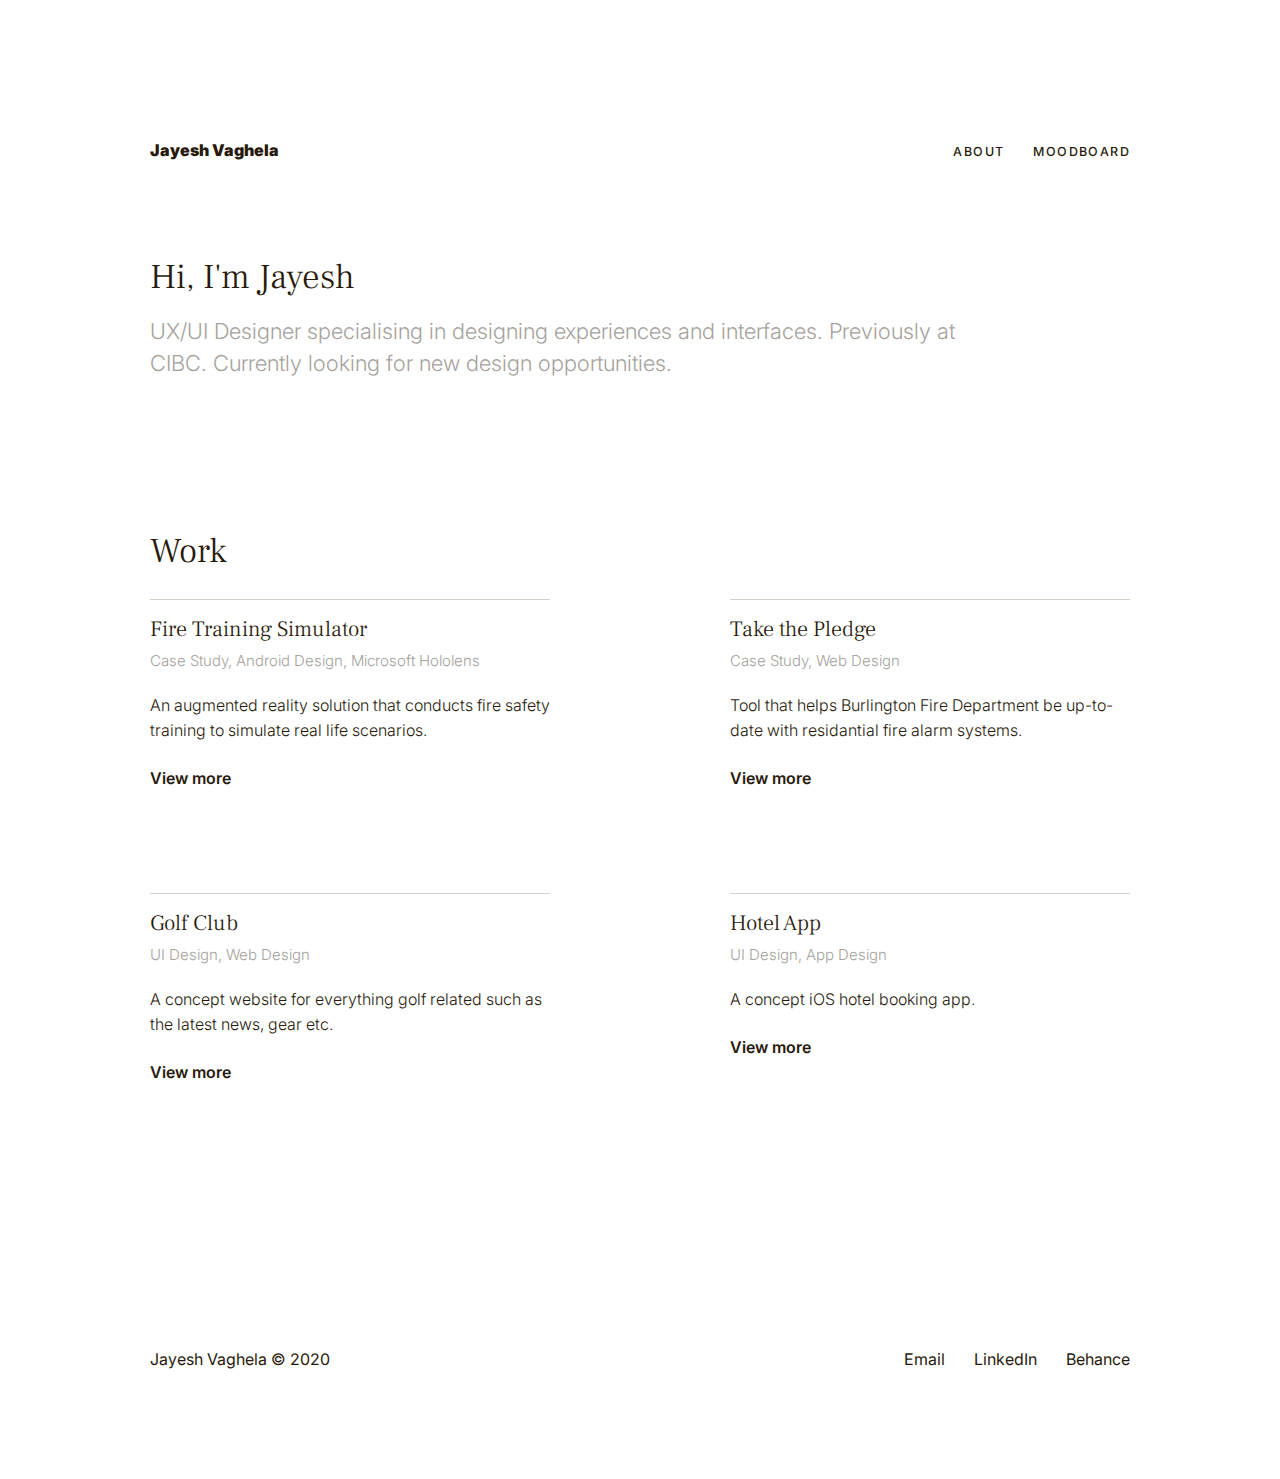
==== commit 92727b4e: "Minor updates" ====
--- a/index.html
+++ b/index.html
@@ -30,7 +30,7 @@
                 </p>
                 <p id="about-para">
                     UX/UI Designer specialising in designing experiences and interfaces.
-                    Previously at CIBC. <span>Currently looking for new design opportunites.</span>
+                    Previously at CIBC. <span>Currently looking for new design opportunities.</span>
                 </p>
             </span>
 
@@ -48,7 +48,8 @@
                     <p class="project-item-description">An augmented reality solution that conducts fire safety training
                         to simulate real life scenarios.</p>
 
-                    <p class="project-link"><a href="./fireTraining.html" class="project-item-link">View more</a></p>
+                    <p class="project-link" id="project-link-1"><a href="./fireTraining.html"
+                            class="project-item-link">View more</a></p>
                 </div>
                 <div class="test">
                     <p class="project-item-title">Take the Pledge</p>
@@ -57,7 +58,8 @@
                     <p class="project-item-description">Tool that helps Burlington Fire Department be up-to-date with
                         residantial fire alarm systems.</p>
 
-                    <p class="project-link"><a href="./takeThePledge.html" class="project-item-link">View more</a></p>
+                    <p class="project-link" id="project-link-2"><a href="./takeThePledge.html"
+                            class="project-item-link">View more</a></p>
                 </div>
                 <div class="test">
                     <p class="project-item-title">Golf Club</p>
@@ -66,7 +68,8 @@
                     <p class="project-item-description">A concept website for everything golf related such as the latest
                         news, gear etc.</p>
 
-                    <p class="project-link"><a href="./GolfClubUI.html" class="project-item-link">View more</a></p>
+                    <p class="project-link" id="project-link-3"><a href="./GolfClubUI.html"
+                            class="project-item-link">View more</a></p>
                 </div>
                 <div class="test">
                     <p class="project-item-title">Hotel App</p>
@@ -74,7 +77,8 @@
 
                     <p class="project-item-description">A concept iOS hotel booking app.</p>
 
-                    <p class="project-link"> <a href="./hotelAppUI.html" class="project-item-link">View more</a></p>
+                    <p class="project-link" id="project-link-4"> <a href="./hotelAppUI.html"
+                            class="project-item-link">View more</a></p>
                 </div>
             </div>
         </div>
@@ -105,6 +109,42 @@
                 }, 100);
             }
         });
+
+        // $('#project-link-1').on('mouseenter', function () {
+        //     $('body').css("background-color", "#D6CECE");
+        //     $('body').css("transition", "0.3s");
+        // })
+        // $('#project-link-1').on('mouseleave', function () {
+        //     $('body').css("background-color", "white");
+        // })
+
+        // $('#project-link-2').on('mouseenter', function () {
+        //     $('body').css("background-color", "#CECFD6");
+        //     $('body').css("transition", "0.3s");
+        // })
+        // $('#project-link-2').on('mouseleave', function () {
+        //     $('body').css("background-color", "white");
+        // })
+
+        // $('#project-link-3').on('mouseenter', function () {
+        //     $('body').css("background-color", "#CED6CF");
+        //     $('body').css("transition", "0.3s");
+        // })
+        // $('#project-link-3').on('mouseleave', function () {
+        //     $('body').css("background-color", "white");
+        // })
+
+        // $('#project-link-4').on('mouseenter', function () {
+        //     $('body').css("background-color", "#D4CED6");
+        //     $('body').css("transition", "0.3s");
+        // })
+        // $('#project-link-4').on('mouseleave', function () {
+        //     $('body').css("background-color", "white");
+        // })
+    </script>
+
+    <script>
+        AOS.init();
     </script>
 </body>
 
--- a/style.css
+++ b/style.css
@@ -452,7 +452,7 @@
 }
 
 .project-content-sections h3 {
-    color: #a6a39e;
+    color: #281a0b;
     margin: 0 0 15.5px 0;
     margin-bottom: 8.5px;
     font-weight: 400;
@@ -616,10 +616,6 @@
         margin: 0;
     }
 
-    .project-introduction {
-        /* width: 72%; */
-    }
-
     #project-yt-video {
         height: 500px;
     }
@@ -667,4 +663,4 @@
         height: 720px;
     }
 }
-/* Media Queries End */+/* Media Queries End */
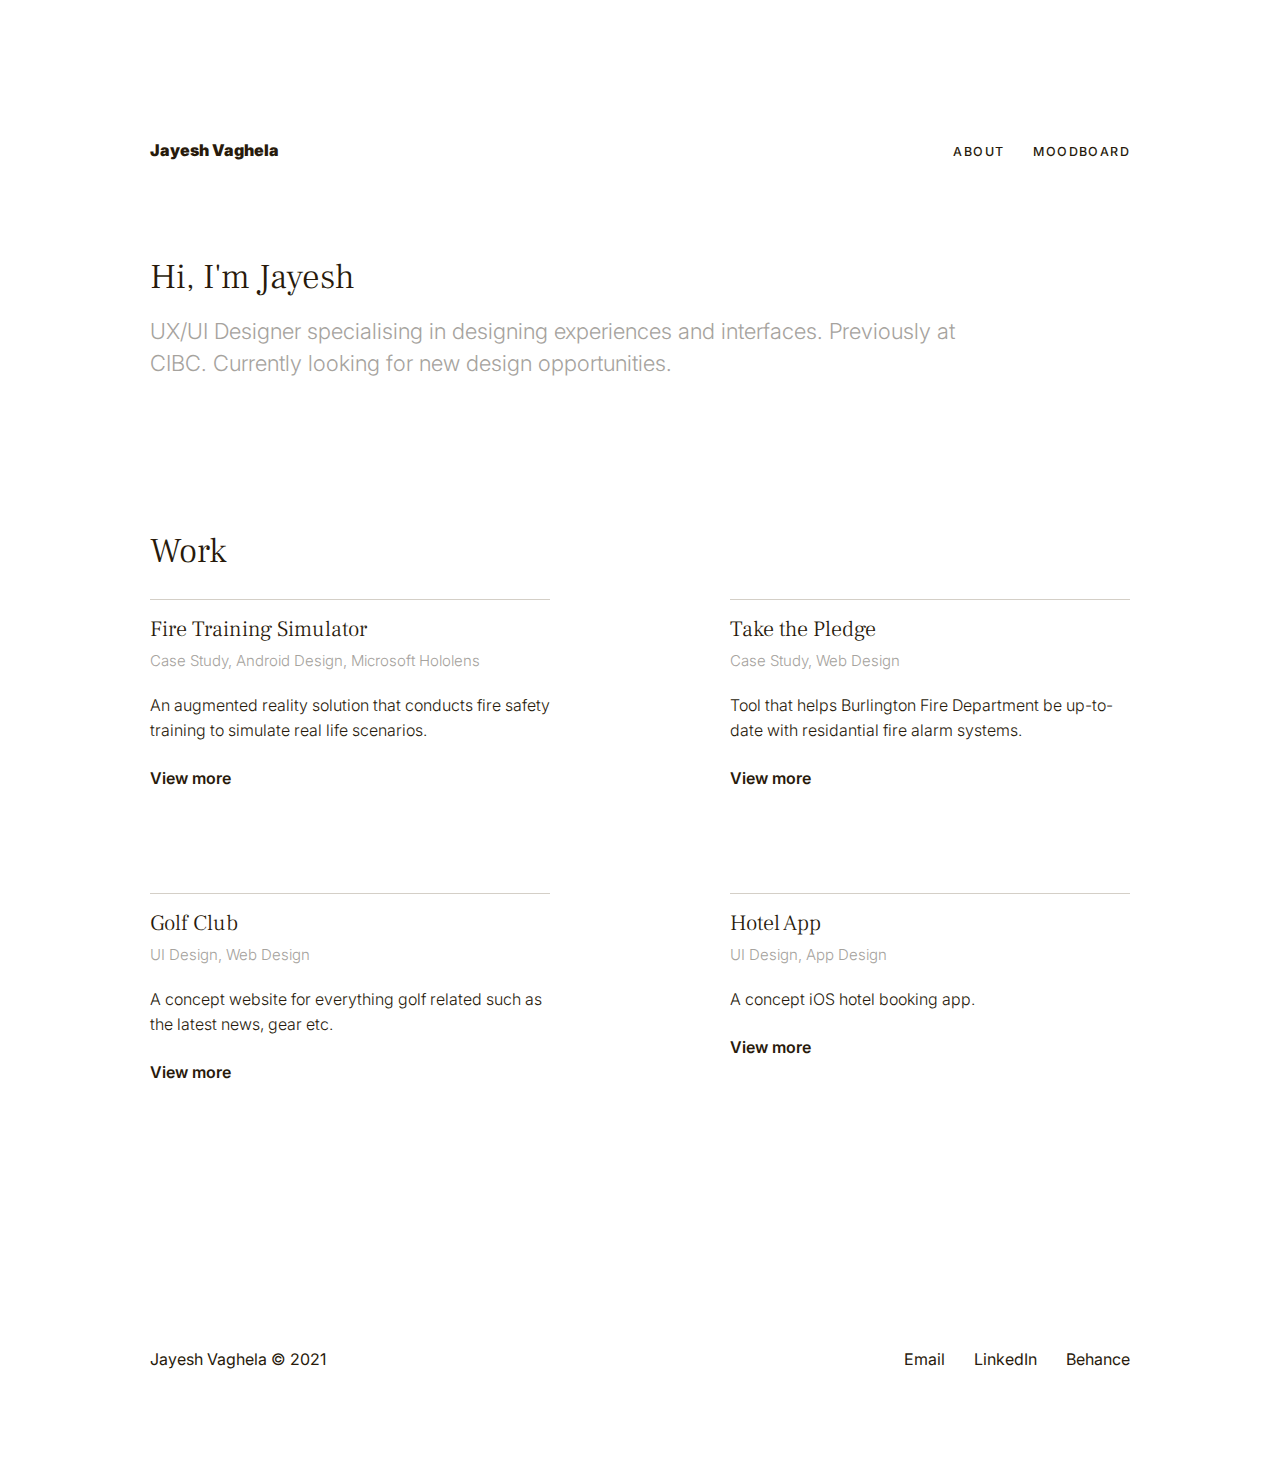
==== commit 928d7820: "Updated about page and change footer year" ====
--- a/index.html
+++ b/index.html
@@ -11,7 +11,7 @@
     <title>Jayesh Vaghela | Portfolio</title>
 </head>
 
-<body>
+<body class="fade-in">
     <div id="main-container">
         <div id="header">
             <span id="home"><a href="./index.html" aria-label="Homepage">Jayesh Vaghela</a></span>
@@ -84,7 +84,7 @@
         </div>
 
         <div id="footer">
-            <span id="col-email">Jayesh Vaghela © 2020</span>
+            <span id="col-email">Jayesh Vaghela © 2021</span>
             <span id="footer-top">
                 <a href="mailto:jmv707@outlook.com?subject=&body=Place your message here." aria-label="Send an e-Mail"
                     rel="noopener">Email</a>
--- a/style.css
+++ b/style.css
@@ -21,8 +21,8 @@
     margin-bottom: 25px;
 }
 
-.main-text {
-    width: 100%;
+.main {
+    width:;
     max-width: 60%;
     font-size: 22px;
     line-height: 35px;
@@ -149,6 +149,8 @@
     flex-direction: row;
     flex-wrap: wrap;
     margin: 140px 0 85px 0;
+    /* padding-bottom: 10px;
+    border-bottom: 2px solid #a6a39e46; */
 }
 
 #home {
@@ -446,7 +448,7 @@
 }
 
 .project-content-sections h2 {
-    font-family: 'Playfair Display', sans-serif;
+    font-family: 'Frank Ruhl Libre', serif;
     margin: 0 0 25px 0px;
     font-size: 26px;
 }
@@ -664,3 +666,35 @@
     }
 }
 /* Media Queries End */
+
+.fade-in {
+    animation: fadeIn ease 1.3s;
+    -webkit-animation: fadeIn ease 1.3s;
+    -moz-animation: fadeIn ease 1.3s;
+    -o-animation: fadeIn ease 1.3s;
+    -ms-animation: fadeIn ease 1.3s;
+    }
+    @keyframes fadeIn {
+    0% {opacity:0;}
+    100% {opacity:1;}
+    }
+    
+    @-moz-keyframes fadeIn {
+    0% {opacity:0;}
+    100% {opacity:1;}
+    }
+    
+    @-webkit-keyframes fadeIn {
+    0% {opacity:0;}
+    100% {opacity:1;}
+    }
+    
+    @-o-keyframes fadeIn {
+    0% {opacity:0;}
+    100% {opacity:1;}
+    }
+    
+    @-ms-keyframes fadeIn {
+    0% {opacity:0;}
+    100% {opacity:1;}
+    }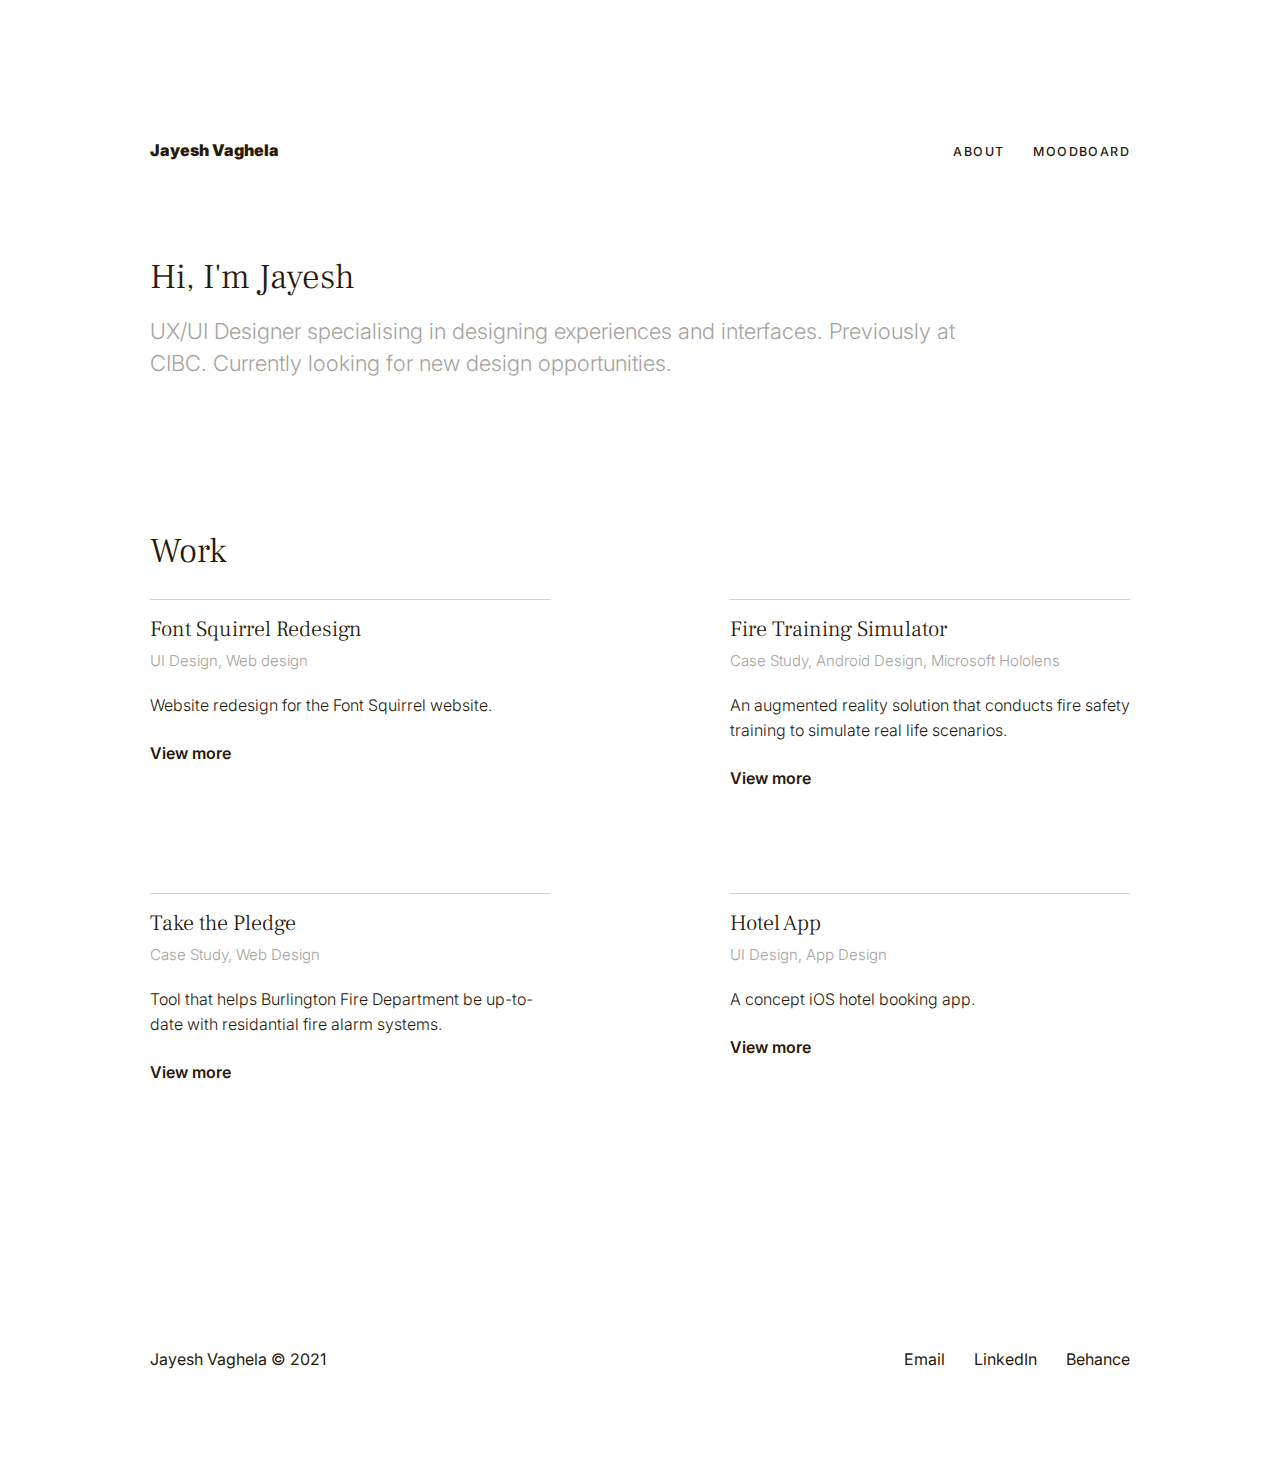
==== commit 1c389306: "Added Font Squirrel project to portfolio" ====
--- a/index.html
+++ b/index.html
@@ -42,6 +42,16 @@
 
             <div id="work-item-container">
                 <div class="test">
+                    <p class="project-item-title">Font Squirrel Redesign</p>
+                    <p class="project-item-text">UI Design, Web design</p>
+
+                    <p class="project-item-description">Website redesign for the Font Squirrel website.</p>
+
+                    <p class="project-link" id="project-link-1"><a href="./FontSquirrel.html"
+                            class="project-item-link">View more</a></p>
+                </div>
+
+                <div class="test">
                     <p class="project-item-title">Fire Training Simulator</p>
                     <p class="project-item-text">Case Study, Android Design, Microsoft Hololens</p>
 
@@ -61,7 +71,7 @@
                     <p class="project-link" id="project-link-2"><a href="./takeThePledge.html"
                             class="project-item-link">View more</a></p>
                 </div>
-                <div class="test">
+                <!-- <div class="test">
                     <p class="project-item-title">Golf Club</p>
                     <p class="project-item-text">UI Design, Web Design</p>
 
@@ -70,7 +80,7 @@
 
                     <p class="project-link" id="project-link-3"><a href="./GolfClubUI.html"
                             class="project-item-link">View more</a></p>
-                </div>
+                </div> -->
                 <div class="test">
                     <p class="project-item-title">Hotel App</p>
                     <p class="project-item-text">UI Design, App Design</p>
--- a/style.css
+++ b/style.css
@@ -150,7 +150,7 @@
     flex-wrap: wrap;
     margin: 140px 0 85px 0;
     /* padding-bottom: 10px;
-    border-bottom: 2px solid #a6a39e46; */
+    border-bottom: 1px solid #281a0b; */
 }
 
 #home {
@@ -647,8 +647,9 @@
         display: flex;
         justify-content: center;
         align-items: center;
-        background-color: #f7f4ee81;
-        padding: 60px;
+        /* background-color: #f7f4ee81; */
+        /* padding: 60px; */
+        box-shadow: 0.5px 0.5px 2px 0.5px #e2e2e2;
     }
 
     #project-yt-video {
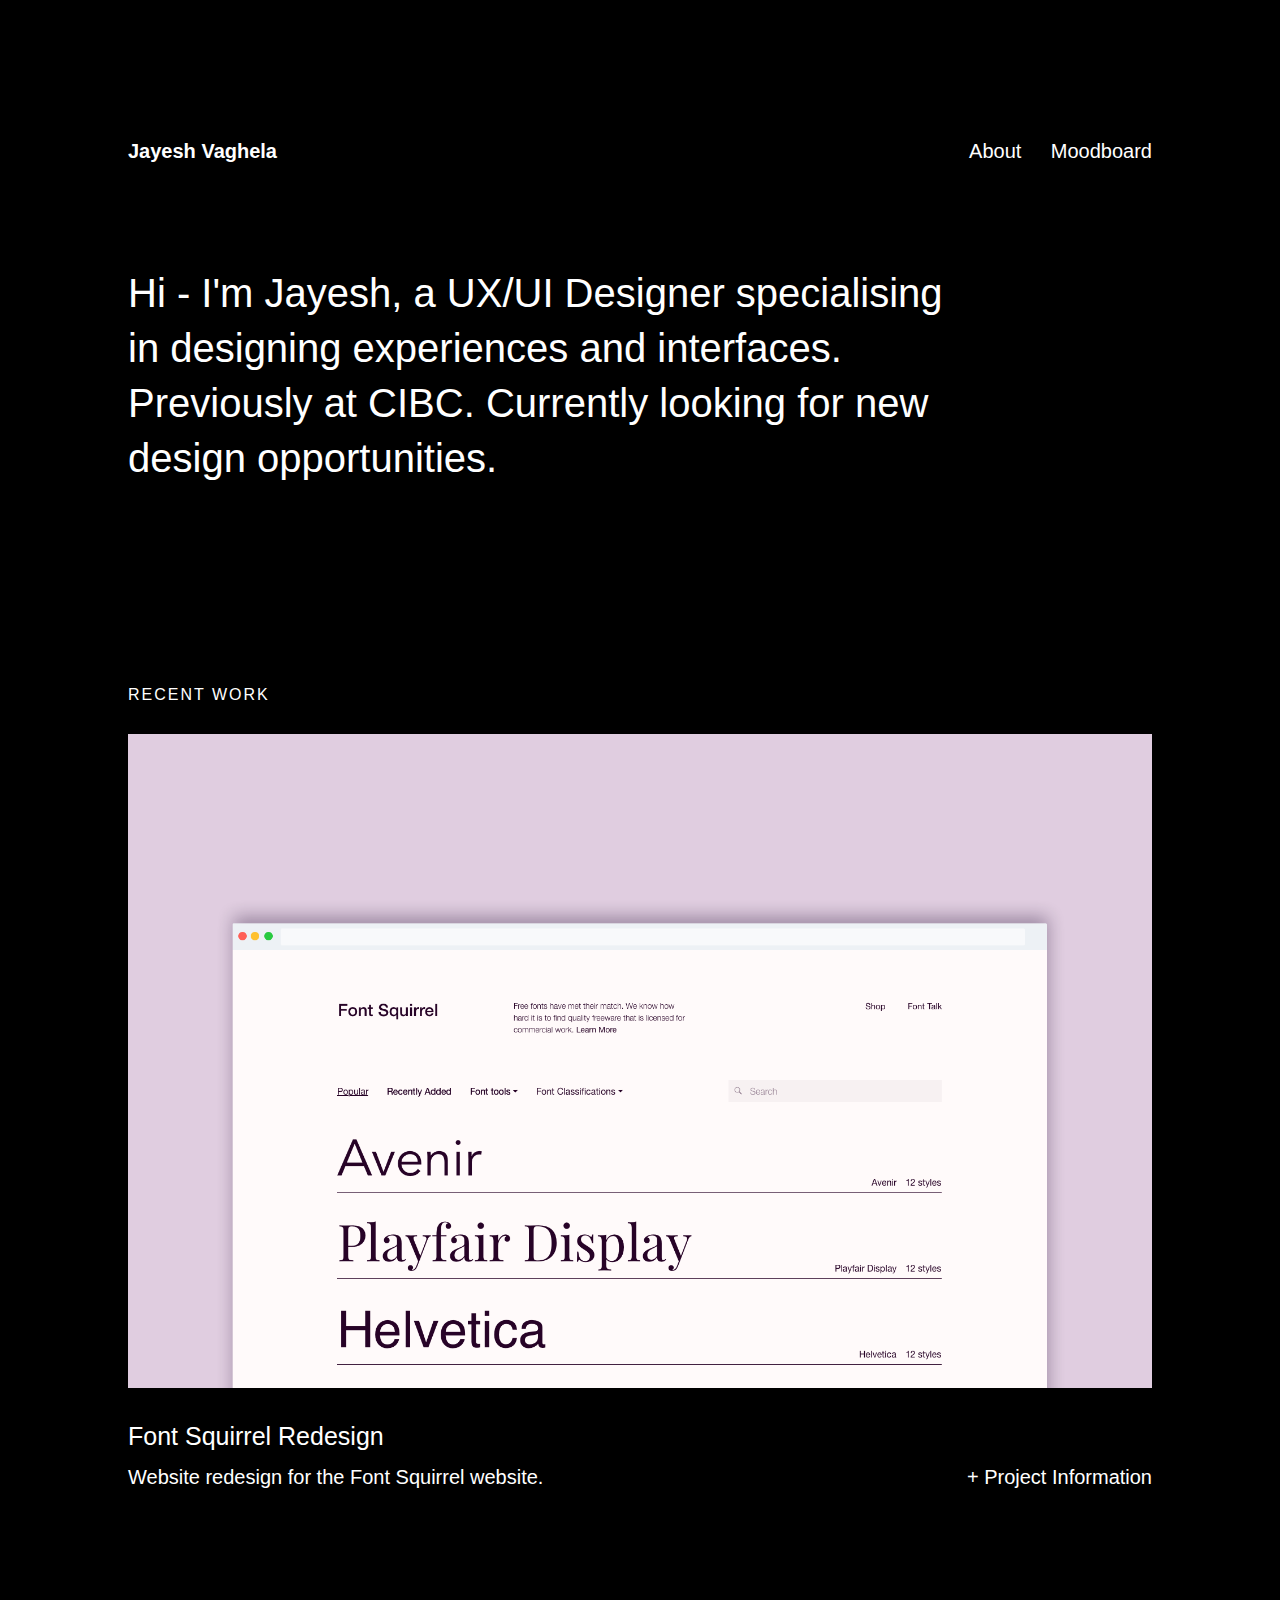
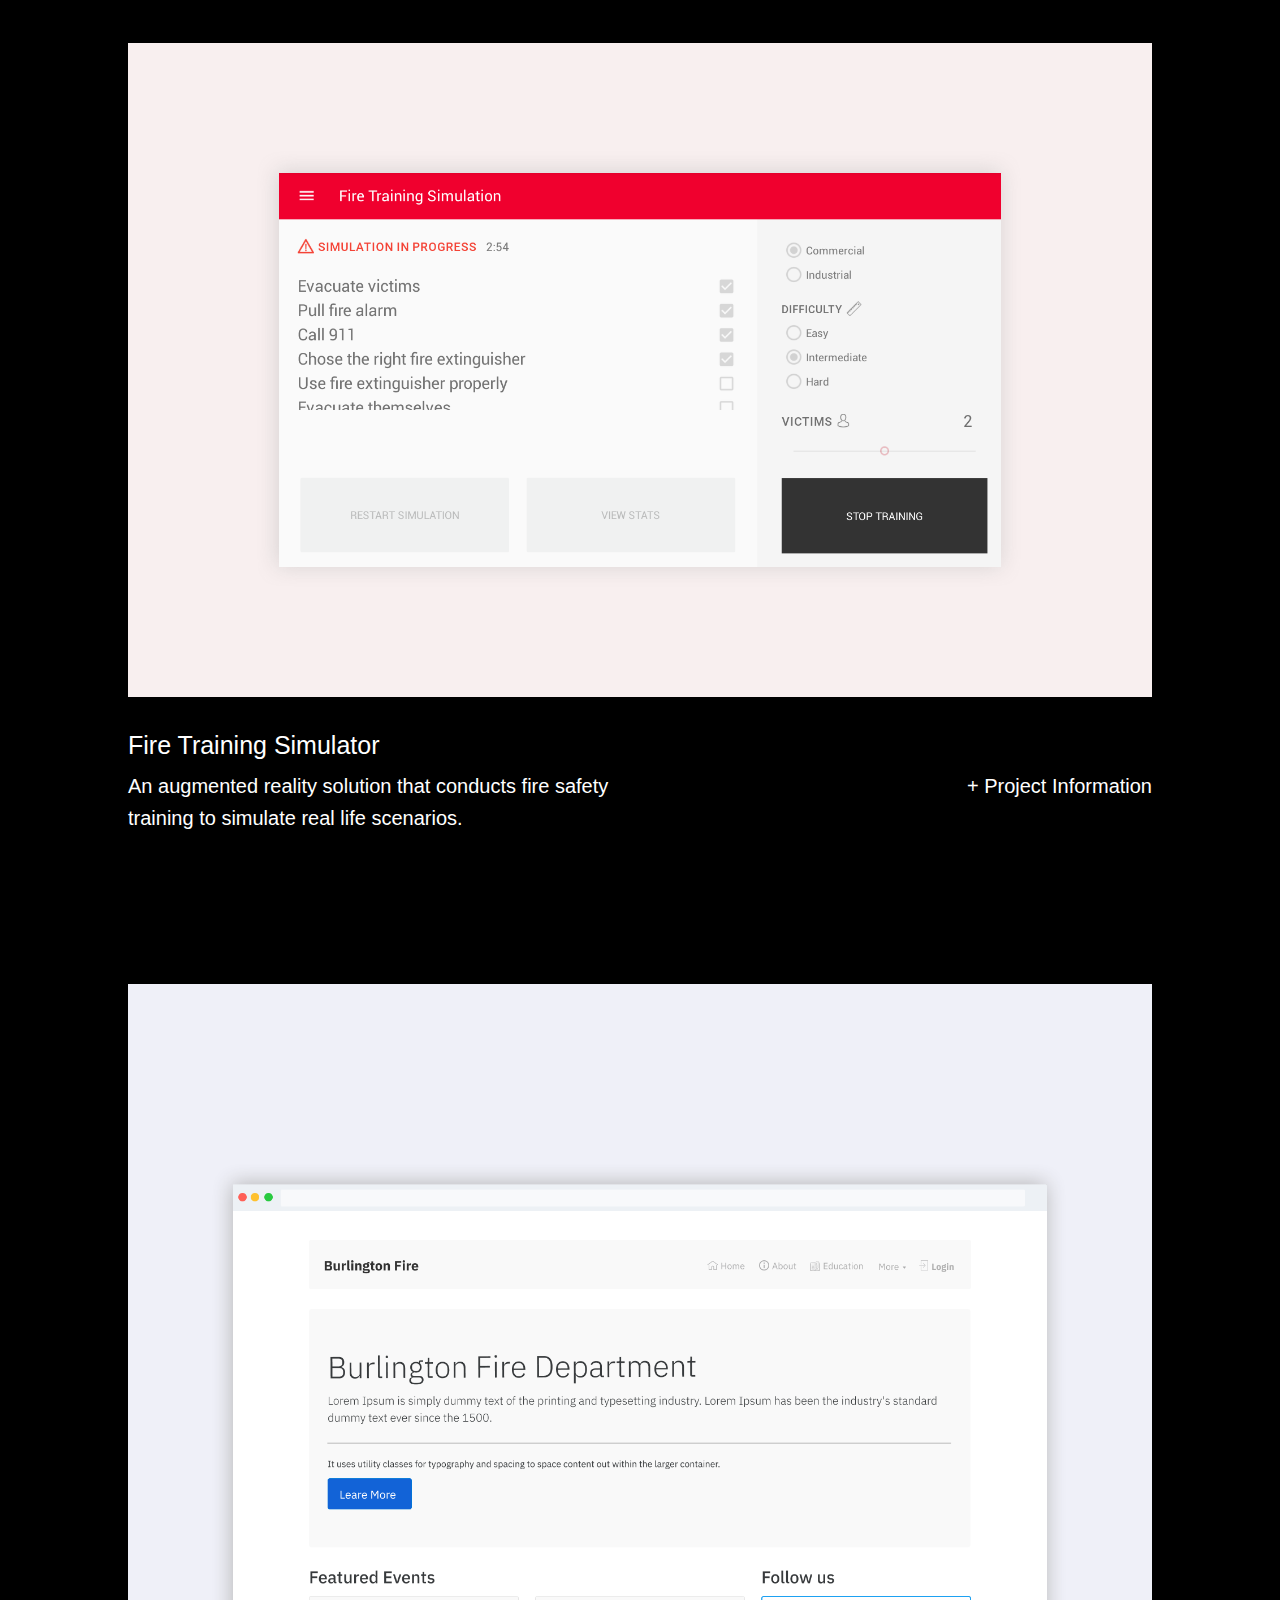
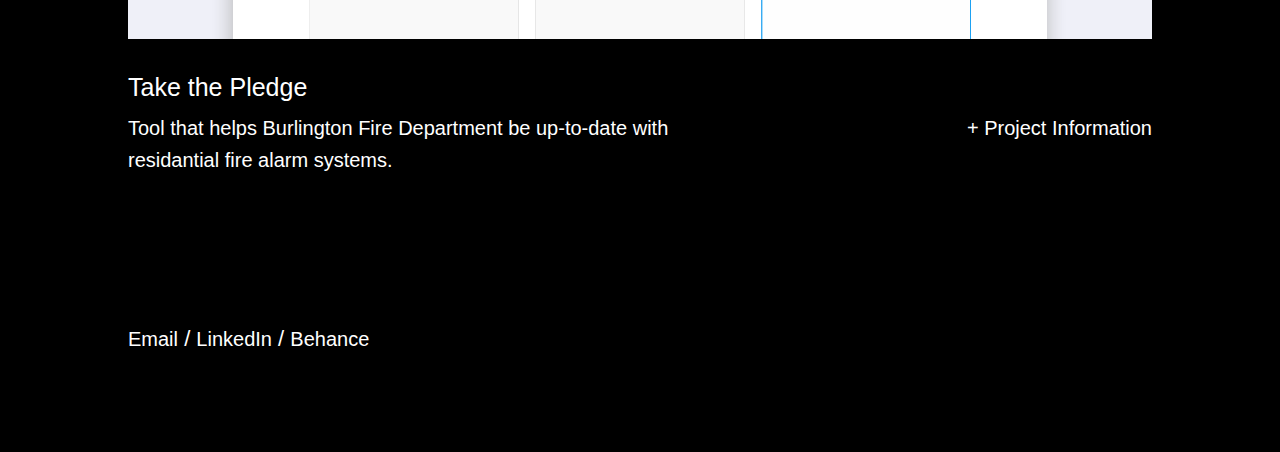
==== commit 1b9951db: "Updated 2021" ====
--- a/index.html
+++ b/index.html
@@ -1,161 +1,67 @@
 <!DOCTYPE html>
 <html lang="en">
-
 <head>
     <meta charset="UTF-8">
+    <meta http-equiv="X-UA-Compatible" content="IE=edge">
     <meta name="viewport" content="width=device-width, initial-scale=1.0">
-    <meta http-equiv="X-UA-Compatible" content="ie=edge">
     <meta name="Description" content="Jayesh Vaghela - Personal website, UI/UX designer based in Toronto">
     <link rel="shortcut icon" href="./images/favicontest.ico" type="image/x-icon">
+    <title>Jayesh Vaghela | Portfolio</title>
     <link rel="stylesheet" href="style.css">
-    <title>Jayesh Vaghela | Portfolio</title>
 </head>
-
 <body class="fade-in">
     <div id="main-container">
         <div id="header">
             <span id="home"><a href="./index.html" aria-label="Homepage">Jayesh Vaghela</a></span>
             <span id="header-top">
-                <span class="info-header"><a href="./About.html" aria-label="Send an e-Mail" rel="noopener"
+                <span class="info-header" style="margin-right: 25px;"><a href="./About.html" aria-label="Send an e-Mail" rel="noopener"
                         class="left delay">About</a></span>
-                <span class="info-header header-left"><a href="./Moodboard.html" aria-label="Send an e-Mail"
-                        rel="noopener" class="right delay">Moodboard</a></span>
+                <span class="info-header header-left"><a href="./Moodboard.html" aria-label="Send an e-Mail" rel="noopener"
+                        class="right delay">Moodboard</a></span>
             </span>
         </div>
 
         <div id="about-container">
-            <span>
-                <p id="about-big-text">
-                    Hi, I'm Jayesh
-                </p>
-                <p id="about-para">
-                    UX/UI Designer specialising in designing experiences and interfaces.
-                    Previously at CIBC. <span>Currently looking for new design opportunities.</span>
-                </p>
-            </span>
-
+            <h1 id="about-big-text">
+                Hi - I'm Jayesh, a UX/UI Designer specialising in designing experiences and interfaces. Previously at CIBC. Currently looking for new design opportunities.
+            </h1>
         </div>
 
+        <div id="sub-heading"><p>Recent Work</p></div>  
+        <div id="work-container">  
+            <div class="work-item">
+                <img src="./images/Intro-Homepage.png" alt="">
+                <h1>Font Squirrel Redesign</h1>
+                <div class="work-item-flex">
+                    <p>Website redesign for the Font Squirrel website.</p>
+                    <a href="./FontSquirrel.html">+ Project Information</a>
+                </div>
+            </div>
 
-        <div id="work-container">
-            <p class="section-heading-text">Work</p>
+            <div class="work-item">
+                <img src="./images/FireTraining-Work.png" alt="">
+                <h1>Fire Training Simulator</h1>
+                <div class="work-item-flex">
+                    <p>An augmented reality solution that conducts fire safety training to simulate real life scenarios.</p>
+                    <a href="./fireTraining.html">+ Project Information</a>
+                </div>
+            </div>
 
-            <div id="work-item-container">
-                <div class="test">
-                    <p class="project-item-title">Font Squirrel Redesign</p>
-                    <p class="project-item-text">UI Design, Web design</p>
-
-                    <p class="project-item-description">Website redesign for the Font Squirrel website.</p>
-
-                    <p class="project-link" id="project-link-1"><a href="./FontSquirrel.html"
-                            class="project-item-link">View more</a></p>
-                </div>
-
-                <div class="test">
-                    <p class="project-item-title">Fire Training Simulator</p>
-                    <p class="project-item-text">Case Study, Android Design, Microsoft Hololens</p>
-
-                    <p class="project-item-description">An augmented reality solution that conducts fire safety training
-                        to simulate real life scenarios.</p>
-
-                    <p class="project-link" id="project-link-1"><a href="./fireTraining.html"
-                            class="project-item-link">View more</a></p>
-                </div>
-                <div class="test">
-                    <p class="project-item-title">Take the Pledge</p>
-                    <p class="project-item-text">Case Study, Web Design</p>
-
-                    <p class="project-item-description">Tool that helps Burlington Fire Department be up-to-date with
-                        residantial fire alarm systems.</p>
-
-                    <p class="project-link" id="project-link-2"><a href="./takeThePledge.html"
-                            class="project-item-link">View more</a></p>
-                </div>
-                <!-- <div class="test">
-                    <p class="project-item-title">Golf Club</p>
-                    <p class="project-item-text">UI Design, Web Design</p>
-
-                    <p class="project-item-description">A concept website for everything golf related such as the latest
-                        news, gear etc.</p>
-
-                    <p class="project-link" id="project-link-3"><a href="./GolfClubUI.html"
-                            class="project-item-link">View more</a></p>
-                </div> -->
-                <div class="test">
-                    <p class="project-item-title">Hotel App</p>
-                    <p class="project-item-text">UI Design, App Design</p>
-
-                    <p class="project-item-description">A concept iOS hotel booking app.</p>
-
-                    <p class="project-link" id="project-link-4"> <a href="./hotelAppUI.html"
-                            class="project-item-link">View more</a></p>
+            <div class="work-item">
+                <img src="./images/TakethePledge-Work.png" alt="">
+                <h1>Take the Pledge</h1>
+                <div class="work-item-flex">
+                    <p>Tool that helps Burlington Fire Department be up-to-date with residantial fire alarm systems.</p>
+                    <a href="./takeThePledge.html">+ Project Information</a>
                 </div>
             </div>
         </div>
 
-        <div id="footer">
-            <span id="col-email">Jayesh Vaghela © 2021</span>
-            <span id="footer-top">
-                <a href="mailto:jmv707@outlook.com?subject=&body=Place your message here." aria-label="Send an e-Mail"
-                    rel="noopener">Email</a>
-                <a class="footer-left" href="https://www.linkedin.com/in/jayesh-vaghela-b7836114a" target="_blank"
-                    aria-label="LinkedIn" rel="noopener">LinkedIn</a>
-                <a class="footer-left" href="https://www.behance.net/vaghelaj1173" target="_blank" aria-label="Behance"
-                    rel="noopener">Behance</a>
-            </span>
+        <div id="Links">
+            <a href="mailto:jayesh_vaghela@outlook.com?subject=&body=Place your message here.">Email</a> / <a href="https://www.linkedin.com/in/jayesh-vaghela-b7836114a">LinkedIn</a> / <a href="https://www.behance.net/vaghelaj1173">Behance</a>
         </div>
+
     </div>
-
-
-    <script src="https://ajax.googleapis.com/ajax/libs/jquery/1.11.3/jquery.min.js"></script>
-
-    <script>
-        $("a.delay[href]").click(function (e) {
-            e.preventDefault();
-            if (this.href) {
-                var target = this.href;
-                setTimeout(function () {
-                    window.location = target;
-                }, 100);
-            }
-        });
-
-        // $('#project-link-1').on('mouseenter', function () {
-        //     $('body').css("background-color", "#D6CECE");
-        //     $('body').css("transition", "0.3s");
-        // })
-        // $('#project-link-1').on('mouseleave', function () {
-        //     $('body').css("background-color", "white");
-        // })
-
-        // $('#project-link-2').on('mouseenter', function () {
-        //     $('body').css("background-color", "#CECFD6");
-        //     $('body').css("transition", "0.3s");
-        // })
-        // $('#project-link-2').on('mouseleave', function () {
-        //     $('body').css("background-color", "white");
-        // })
-
-        // $('#project-link-3').on('mouseenter', function () {
-        //     $('body').css("background-color", "#CED6CF");
-        //     $('body').css("transition", "0.3s");
-        // })
-        // $('#project-link-3').on('mouseleave', function () {
-        //     $('body').css("background-color", "white");
-        // })
-
-        // $('#project-link-4').on('mouseenter', function () {
-        //     $('body').css("background-color", "#D4CED6");
-        //     $('body').css("transition", "0.3s");
-        // })
-        // $('#project-link-4').on('mouseleave', function () {
-        //     $('body').css("background-color", "white");
-        // })
-    </script>
-
-    <script>
-        AOS.init();
-    </script>
+   
 </body>
-
 </html>--- a/style.css
+++ b/style.css
@@ -1,4 +1,4 @@
-@import url('https://fonts.googleapis.com/css2?family=Inter:wght@300;400;500;600&display=swap');
+@import url('https://fonts.googleapis.com/css2?family=Inter:wght@200;300;400;500;600&display=swap');
 @import url('https://fonts.googleapis.com/css2?family=Frank+Ruhl+Libre:wght@400&display=swap');
 
 
@@ -6,12 +6,12 @@
 body, html {
     margin: 0;
     padding: 0;
-    color: #281a0b; 
-    font-family: 'Inter', sans-serif;
+    color: #fff; 
+    background-color: #000;
+    font-family: 'Helvetica', 'Arial', sans-serif;
 }
 
 .section-heading-text {
-    font-family: 'Frank Ruhl Libre', serif;
     font-size: 35px;
     margin-bottom: 25px;
 }
@@ -21,25 +21,27 @@
     margin-bottom: 25px;
 }
 
-.main {
-    width:;
-    max-width: 60%;
-    font-size: 22px;
-    line-height: 35px;
-}
-
-.main-text span {
-    color: #281a0b;
+h1 {
+    margin: 0;
+    font-weight: 300;
+    margin-bottom: 10px;
+}
+
+h5 {
+    margin: 0;
 }
 
 p {
+    /* font-family: 'Inter', sans-serif; */
     margin: 0;
     font-weight: 300;
-    font-size: 16px;
+    font-size: 20px;
 }
 
 a {
-    color: #281a0b;
+    font-size: 20px;
+    font-weight: 300;
+    color: #fff;
     transition: 0.1s;
     text-decoration: none;
     text-decoration-color: #d3d3d3;
@@ -56,10 +58,10 @@
   position: absolute;
   width: 0;
   height: 1.5px;
-  top: 16px;
+  top: 22px;
   bottom: 0;
   left: 0;
-  background-color: #281a0b;
+  background-color: #fff;
   visibility: hidden;
   transition: all 0.3s ease-in-out;
 }
@@ -79,10 +81,10 @@
   position: absolute;
   width: 0;
   height: 2px;
-  top: 16px;
+  top: 22px;
   bottom: 0;
   right: 0;
-  background-color: #281a0b;
+  background-color: #fff;
   visibility: hidden;
   transition: all 0.3s ease-in-out;
   -webkit-transition: all 0.3s ease-in-out;
@@ -93,50 +95,21 @@
   width: 100%;
 }
 
-hr {
-    display: inline-block;
-    width: 100%;
-    margin-bottom: 30px;
-    border-color: #281a0b2c;
-    background-color: #281a0b2c; 
-    margin: 35px 0 35px 0;
-}
-
 img {
     max-width: 100%;
 }
 
-button {
-    background-color: #ffffff;
-    padding: 8px;
-    border: 1px solid #281a0b;
-    border-radius: 2px;
-    color: #281a0b;
-    margin-top: 20px;
-    cursor: pointer;
-}
-
-button:hover {
-    background-color: #281a0b;
-    color: #ffffff;
-    transition: 0.3s;
-}
-
-h5 {
-    margin: 0;
-}
-
-#watch {
-    width: 150px;
-    height: 150px;
-    margin: 10px 0 0 -50px;
+#About-Me-Container p {
+    font-size: 23px;
+    max-width: 1120px;
+    line-height: 35px;
 }
 /* General CSS End */
 
 /* Header Start */
 #main-container {
     width: 80%;
-    max-width: 980px;
+    max-width: 1170px;
     height: 100%;
     margin: 0px auto;
     transition: 0.5s;
@@ -149,24 +122,19 @@
     flex-direction: row;
     flex-wrap: wrap;
     margin: 140px 0 85px 0;
-    /* padding-bottom: 10px;
-    border-bottom: 1px solid #281a0b; */
 }
 
 #home {
-    font-weight: 900;
     margin: 0 80px 10px 0;
+}
+
+#home a {
+    font-weight: 600;
 }
 
 .info-header {
     font-size: 12.5px;
-    font-weight: 500;
-    letter-spacing: 1.4px;
-    text-transform: uppercase;
-}
-
-.header-left {
-    margin-left: 25px;
+    font-weight: 300;
 }
 
 #header-top {
@@ -177,13 +145,14 @@
 
 /* About Start */
 #about-container {
-    margin-bottom: 150px;
+    margin-bottom: 200px;
 }
 
 #about-big-text {
-    font-family: 'Frank Ruhl Libre', serif;
-    max-width: 745px;
-    font-size: 35px;
+    max-width: 855px;
+    font-size: 40px;
+    line-height: 55px;
+    font-weight: 300;
     margin-bottom: 15px;
 }
 
@@ -205,85 +174,54 @@
     margin-bottom: 150px;
 }
 
-#work-item-container {
+#sub-heading {
+    margin-bottom: 30px;
+}
+
+#sub-heading p {
+    font-weight: 400;
+    text-transform: uppercase;
+    font-size: 16px;
+    letter-spacing: 2px;
+}
+
+#work-container h1 {
+    font-size: 25px;
+    font-weight: 400;
+    margin: 30px 0 10px 0;
+}
+
+#work-container p {
+    font-size: 20px;
+    font-weight: 300;
+    max-width: 550px;
+    line-height: 30px;
+}
+
+#work-container a {
+    font-weight: 300;
+    margin-top: 10px;
+    color: #fff;
+    transition: 0.5s;
+}
+
+#work-container a:hover {
+    text-decoration: underline;
+}
+
+.work-item {
+    margin-bottom: 100px;
+}
+
+.work-item-flex {
     display: flex;
     justify-content: space-between;
-    align-items: flex-start;
-    flex-direction: row;
+    align-items: baseline;
     flex-wrap: wrap;
 }
-
-.project-item-numbers {
-    color: #281a0b;
-    text-transform: uppercase;
-    letter-spacing: 1px;
-    margin: 5px 15.5px 10px 0;
-}
-
-.project-item-numbers p {
-    font-size: 14px;
-}
-
-.test {
-    width: 100%;
-    max-width: 400px;
-    margin: 0 0 60px 0;
-    border-top: #D4CFC7 solid 0.2px;
-}
-
-.project-item-title {
-    font-family: 'Frank Ruhl Libre', serif;
-    font-size: 22px;
-    margin: 15px 20px 5px 0;
-}
-
-.project-item-text {
-    font-size: 15px;
-    color: #a6a39e;
-    margin: 0 0 20px 0;
-    line-height: 25px;
-}
-
-.project-item-description {
-    line-height: 25px;
-}
-
-.project-link {
-    margin-top: 25px;
-    font-weight: 500;
-    max-width: 85px;
-}
-
-.project-link a {
-    font-weight: 600;
-}
-
-.work-visit-site {
-    width: 120px;
-    margin: 8px 0 0px 0;
-    font-size: 12px;
-}
-
-.work-visit-site a {
-    color: #281a0b94;
-}
-
-sup {
-    font-size: 10.9px;
-    font-weight: 400;
-    letter-spacing: 0.5px;
-    text-transform: uppercase;
-}
 /* Work End */
 
 /* Project Start */
-/* .project-container {
-    display: flex;
-    justify-content: center;
-    align-items: center;
-    flex-direction: column;
-} */
-
 .project-container p {
     font-size: 15.5px;
 }
@@ -315,61 +253,32 @@
 
 .project-introduction {
     line-height: 59px;
-    max-width: 945px;
-    margin: 0px auto 85px auto;
+    max-width: 1170px;
+    margin: 10px auto 85px auto;
     font-size: 40px;
-    background-color: #F7F4EE;
+    background-color: #1d1d1d;
     padding: 35px 45px 35px 45px;
     z-index: 1;
     position: relative;
 }
 
+#project-intro {
+    margin: 115px 0 90px 0;
+}
+
 
 #project-title {
-    font-family: 'Frank Ruhl Libre', serif;
-    font-size: 25.5px;
-    line-height: 45px;
+    font-size: 55px;
+    font-weight: 600;
+    line-height: 70px;
+    margin-bottom: 25px;
 }
 
 
 #project-brief {
-    font-size: 17px;
-    color: #5f6368;
-    width: 100%;
-    max-width: 580px;
-    line-height: 29px;
-    margin-top: 0px;
-}
-
-#project-info {
-    display: flex;
-    justify-content: flex-start;
-    flex-flow: row wrap;
-    margin-top: 25px;
-}
-
-/* .project-introduction {
-    line-height: 59px;
-    max-width: 945px;
-    margin: 120px 0 85px 0;
-    font-size: 40px;
-    background-color: #f7f4ee9c;
-    padding: 35px;
-}
-
-#project-title {
-    font-family: 'Frank Ruhl Libre', serif;
-    font-size: 35px;
-    line-height: 45px;
-}
-
-#project-brief {
-    font-size: 19px;
-    color: #5f6368;
-    margin: 20px 0 0 0;
-    width: 100%;
-    max-width: 580px;
-    line-height: 29px;
+    font-size: 24px;
+    max-width: 650px;
+    line-height: 38px;
 }
 
 #project-info {
@@ -377,15 +286,14 @@
     justify-content: flex-start;
     flex-flow: row wrap;
     margin-top: 20px;
-} */
+}
 
 #project-info div {
-    margin-right: 10%;
-}
-
+    margin: 0 10% 20px 0;
+}
 
 #project-info h5, #project-info a {
-    color: #876b3b;
+    color: #fff;
 }
 
 .project-description {
@@ -399,24 +307,29 @@
 }
 
 .project-overview-subheading {
-    font-family: 'Frank Ruhl Libre', serif;
+    /* font-family: 'Shippori Mincho', serif;             */
+    /* font-style: italic; */
     font-size: 25.5px;
     line-height: 36px;
     margin:0 0 25px 0;
-    font-weight: 500;
+    font-weight: 300;
 }
 
 .project-info-subheading {
-    font-size: 16px;
-    font-weight: 500;
-    margin-bottom: -13px;
+    font-size: 18px;
+    font-weight: 300;
+    margin-bottom: 6px;
 }
 
 .project-details {
     font-size: 16px;
     font-weight: 300;
     /* margin: 0 0 20px 0; */
-    line-height: 23px;
+    line-height: 25px;
+}
+
+.project-details a {
+    font-size: 16px;
 }
 
 .project-img-container {
@@ -429,32 +342,36 @@
 }
 
 .project-content-sections {
-    margin: 120px 0 100px 0;
+    display: flex;
+    justify-content: space-between;
+    flex-wrap: wrap;
+    margin: 60px 0 50px 0;
 }
 
 .project-content-sections p {
-    font-size: 17px;
+    font-size: 18px;
     line-height: 27px;
     margin: 2px 0 45px 0;
 }
 
 .project-content-sections div {
-    max-width: 782px;
+    max-width: 650px;
 }
 
 .project-content-sections-headings {
     margin-bottom: 10px;
-    color: #727272;
 }
 
 .project-content-sections h2 {
-    font-family: 'Frank Ruhl Libre', serif;
+    font-family:'Times New Roman', Times, serif;
+    font-style: italic;
     margin: 0 0 25px 0px;
     font-size: 26px;
+    font-weight: 300;
 }
 
 .project-content-sections h3 {
-    color: #281a0b;
+    color: #fff;
     margin: 0 0 15.5px 0;
     margin-bottom: 8.5px;
     font-weight: 400;
@@ -485,9 +402,9 @@
 }
 
 .project-img-caption {
-    margin: 15px 0 150px 0;
+    margin: 15px 0 60px 0;
     text-transform: uppercase;
-    font-size: 12.5px;
+    font-size: 11.5px;
     font-weight: 400;
 }
 
@@ -495,11 +412,11 @@
     display: flex;
     justify-content: space-between;
     align-items: flex-end;
-    margin-bottom: 180px;
+    margin-bottom: 80px;
 }
 
 .next-project-subheading {
-    font-family: 'Frank Ruhl Libre', serif;
+    /* font-family: 'Shippori Mincho', serif;             */
     font-size: 25.5px;
     line-height: 36px;
     margin:0 0 3px 0;
@@ -516,7 +433,7 @@
 
 .next-project-title svg {
     display: none;
-    fill: #281a0b;
+    fill: #fff;
 } 
 
 .next-project-title svg {
@@ -539,6 +456,16 @@
 /* Project End */
 
 /* Footer Start */
+#Links {
+    font-size: 22px;
+    margin-bottom: 100px;
+    /* text-align: center; */
+}
+
+#Links a:hover {
+    text-decoration: underline;
+}
+
 #footer {
     display: flex;
     justify-content: space-between;
@@ -588,6 +515,10 @@
 
 /* Media Queries Start */
 @media only screen and (min-width: 405px) {
+    #home {
+        margin-bottom: 18px;
+    }
+
     #header-top {
         margin-top: 0;
     }
@@ -604,6 +535,10 @@
 }
 
 @media only screen and (min-width: 625px) {
+    .work-item {
+        margin-bottom: 150px;
+    }
+    
     #footer-top {
         margin-top: 0;
     }   
@@ -628,6 +563,14 @@
 
     #profile-interest-container {
         margin-top: 35px;
+    }
+
+    .project-img-caption {
+        margin-bottom: 100px;
+    }
+
+    .project-content-sections {
+        margin: 120px 0 100px 0;
     }
 }
 
@@ -649,21 +592,48 @@
         align-items: center;
         /* background-color: #f7f4ee81; */
         /* padding: 60px; */
-        box-shadow: 0.5px 0.5px 2px 0.5px #e2e2e2;
+        /* box-shadow: 0.5px 0.5px 2px 0.5px #e2e2e2; */
     }
 
     #project-yt-video {
         height: 550px;
     }
+
+    #About-Me-Container p {
+        font-size: 28px;
+        max-width: 1120px;
+        line-height: 40px;       
+    }
+
 }
 
 @media only screen and (min-width: 1000px) {
+    .work-item {
+        margin-bottom: 150px;
+    }
+
     .test {
         margin: 0 0 105px 0;
     }
 
     #project-yt-video {
         height: 720px;
+    }
+
+    #work-container a {
+        margin-top: 0px;
+    }
+
+    .project-content-sections h2 {
+        max-width: 230px;
+    }
+
+    .project-img-caption {
+        margin-bottom: 150px;
+    }
+
+    #work-container p {
+        line-height: 32px;
     }
 }
 /* Media Queries End */
